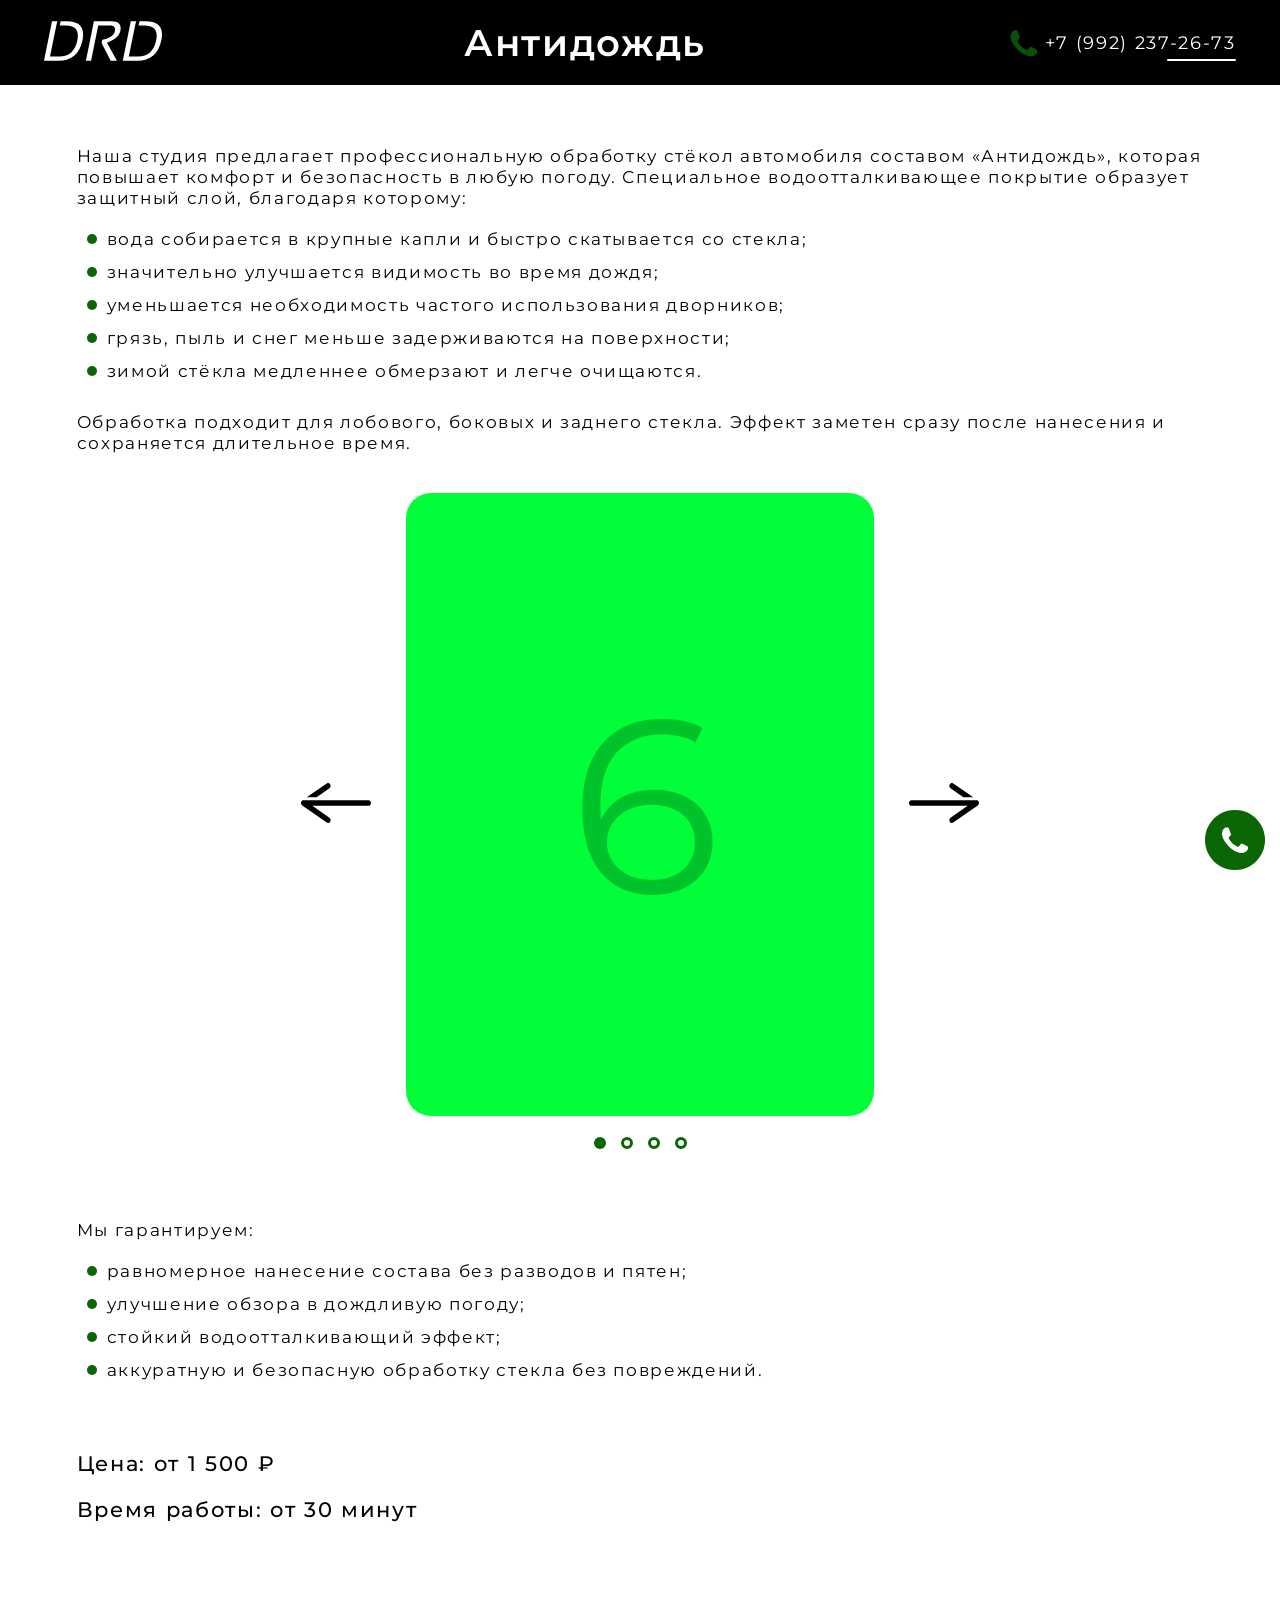
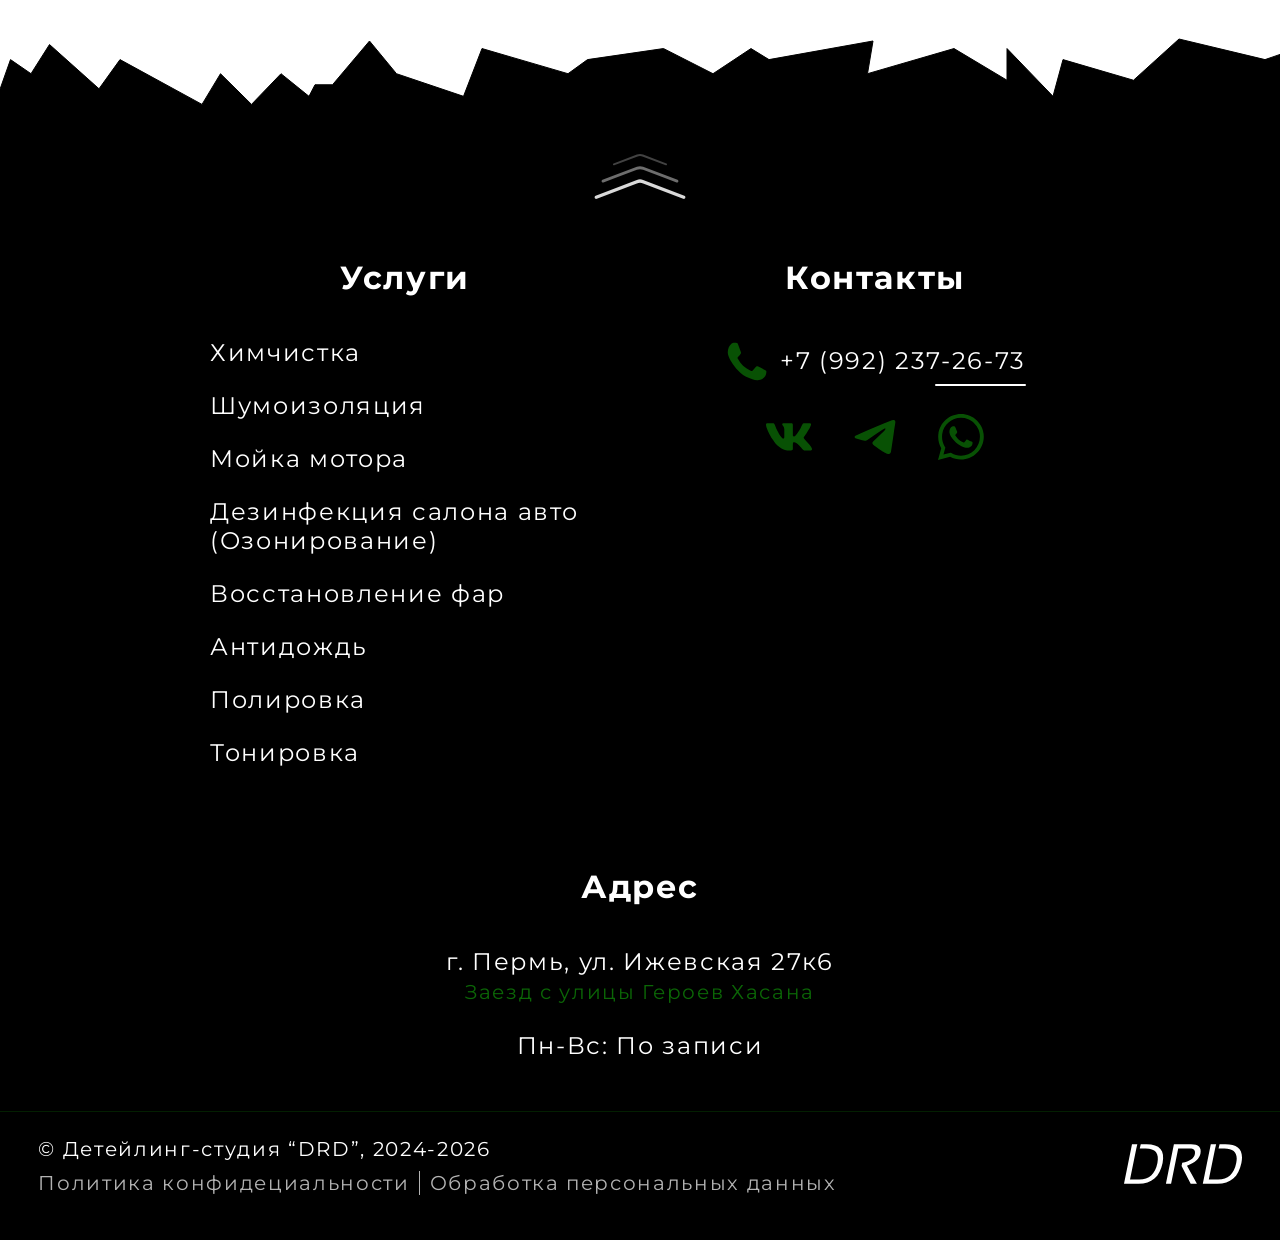
==== service-pages/antiRain.html @ 04ac18fa "Add files via upload" ====
<!DOCTYPE html>
<html lang="ru">
<head>
      <meta charset="UTF-8">
      <meta name="viewport" content="width=device-width, initial-scale=1.0">

      <link rel="shortcut icon" href="../media/favicon/favicon.svg" type="image/x-icon">
      <link rel="stylesheet" href="../styles/main-styles.css"> 

      <title>Детейлинг студия в Перми - химчистка, шумоизоляция, полировка | DRD</title>
</head>
<body data-js-body>

     <div class="web-block servise-id">

            <section class="welcome-block" data-js-welcome-block>
                  <header data-js-navigation-menu="header">
                        <div class="header-container">
                              <a href="../index.html" class="logo-block" data-js-logo-button>
                                    <svg width="132" height="44" viewBox="0 0 132 44" fill="none" xmlns="http://www.w3.org/2000/svg">
                                          <path d="M46.8909 44L55.8314 0H74.9004C83.4033 0 86.9357 3.51795 85.4977 10.5538C84.3515 16.2769 79.3394 20.7179 70.4614 23.8769L81.5902 44H74.5878L64.3968 24.2154L65.1471 20.4923C73.5458 19.159 78.2661 15.9282 79.3081 10.8C80.1209 6.73846 78.1515 4.70769 73.3999 4.70769H60.6456L52.6741 44H46.8909Z" fill="white"/>
                                          <path d="M17.1933 39.3846C28.1345 39.3846 34.866 33.1897 37.3877 20.8C39.5759 10.0103 35.1994 4.61538 24.2582 4.61538H19.0221H17.631H13.7859L6.72103 39.3846H17.1933ZM0 44L8.94053 0H14.9017L13.7859 4.61538H17.631L18.7418 0H25.196C39.9927 0 45.9843 6.93333 43.1709 20.8C40.024 36.2667 31.0522 44 16.2555 44H0Z" fill="white"/>
                                          <path d="M105.348 39.3846C116.289 39.3846 123.021 33.1897 125.543 20.8C127.731 10.0103 123.354 4.61538 112.413 4.61538H107.177H105.786H101.941L94.8759 39.3846H105.348ZM88.1549 44L97.0954 0H103.057L101.941 4.61538H105.786L106.897 0H113.351C128.148 0 134.139 6.93333 131.326 20.8C128.179 36.2667 119.207 44 104.41 44H88.1549Z" fill="white"/>
                                    </svg>
                              </a>

                              <h1>Антидождь</h1>
                              
                              <a href="tel:+79922372673" class="phone-number menu desktop">
                                    <svg width="36" height="36" viewBox="0 0 36 36" fill="none" xmlns="http://www.w3.org/2000/svg">
                                          <path d="M2.88036 11.2534C2.9422 8.28926 3.98108 6.08486 5.94754 4.32881C6.57829 3.75592 7.35745 3.50683 8.23555 3.63138C8.60658 3.68119 8.97761 3.71856 9.34864 3.69365C10.0412 3.65628 10.5112 3.99255 10.7462 4.60281C11.5748 6.76984 12.3787 8.93688 13.1826 11.1164C13.4547 11.8636 12.9847 12.449 12.589 12.9845C12.1314 13.6197 11.5748 14.1801 11.0306 14.7405C10.4741 15.3134 10.3999 15.6372 10.7833 16.3347C13.0218 20.4321 16.1632 23.583 20.43 25.5259C20.5785 25.5882 20.7269 25.6753 20.8753 25.7501C21.4442 26.0116 21.9513 25.9493 22.3841 25.4512C23.1757 24.5171 24.0414 23.6578 24.7711 22.6739C25.2534 22.0263 25.5873 21.9142 26.317 22.238C28.4937 23.1845 30.5344 24.3801 32.6122 25.5384C32.9956 25.7501 33.1316 26.0739 33.1192 26.5222C33.0079 30.1962 30.9178 32.1142 27.2446 32.9611C25.4637 33.3721 23.8188 32.9237 22.1862 32.3259C18.7604 31.0805 15.4583 29.6109 12.6879 27.1449C10.4865 25.1772 8.54474 22.9852 6.89985 20.5318C5.63835 18.6387 4.32738 16.783 3.59769 14.5786C3.17719 13.4079 2.868 12.2123 2.88036 11.2534Z"
                                                fill="var(--add-color)"/>
                                    </svg>
                                    <span>+7 (992) 237-26-73</span>
                              </a>
                  </header>
            </section>

            <main>
                  <a class="fixed-phone" href="tel:+79922372673" data-js-fixed-phone>
                        <svg width="80" height="80" viewBox="0 0 80 80" fill="none" xmlns="http://www.w3.org/2000/svg">
                              <g clip-path="url(#clip0_2217_14)">
                                    <path d="M80 40C80 17.9086 62.0914 0 40 0C17.9086 0 0 17.9086 0 40C0 62.0914 17.9086 80 40 80C62.0914 80 80 62.0914 80 40Z" fill="#0B6606"/>
                                    <path d="M78.4001 40C78.4001 18.7922 61.2078 1.59998 40.0001 1.59998C18.7924 1.59998 1.6001 18.7922 1.6001 40C1.6001 61.2077 18.7924 78.4 40.0001 78.4C61.2078 78.4 78.4001 61.2077 78.4001 40Z" stroke="#0B6606" stroke-opacity="0.6" stroke-width="2"/>
                                    <path d="M22.6076 32.1606C22.679 28.7355 23.8794 26.1881 26.1518 24.1589C26.8807 23.4969 27.2417 23.5443 28.7041 23.4249C29.5166 23.3587 29.6002 23.4249 30.082 23.4249C31.0628 23.5875 31.4254 23.7704 31.6969 24.4755C32.6545 26.9797 33.5834 29.4838 34.5124 32.0024C34.8268 32.8657 34.2836 33.5422 33.8263 34.1611C33.2975 34.895 32.6545 35.5427 32.0257 36.1902C31.3825 36.8523 31.2967 37.2264 31.7398 38.0323C34.3265 42.7672 37.9566 46.4083 42.8871 48.6533C43.0586 48.7253 43.2302 48.8261 43.4017 48.9123C44.0591 49.2145 44.645 49.1427 45.1452 48.567C46.0599 47.4877 47.0602 46.4945 47.9034 45.3576C48.4609 44.6093 48.8466 44.4798 49.6898 44.8539C52.2052 45.9477 54.5633 47.3293 56.9642 48.6677C57.4073 48.9123 57.5646 49.2865 57.5502 49.8046C57.4215 54.0502 55.0063 56.2664 50.7618 57.2451C48.7038 57.72 46.803 57.2019 44.9166 56.5112C40.9578 55.072 37.142 53.3737 33.9407 50.5241C31.3967 48.2504 29.153 45.7174 27.2522 42.8824C25.7945 40.6949 24.2796 38.5504 23.4364 36.0032C22.9505 34.6504 22.5932 33.2688 22.6076 32.1606Z" fill="white"/>
                              </g>
                              <defs>
                                    <clipPath id="clip0_2217_14">
                                          <rect width="80" height="80" fill="white"/>
                                    </clipPath>
                              </defs>
                        </svg>
                  </a>

                  <section class="info-servise-block">
                        <div class="info-servise-container">

                              <p>Наша студия предлагает профессиональную обработку стёкол автомобиля составом «Антидождь», которая повышает комфорт и безопасность в любую погоду. Специальное водоотталкивающее покрытие образует защитный слой, благодаря которому:</p>
                              <ul>
                                    <li>вода собирается в крупные капли и быстро скатывается со стекла;</li>
                                    <li>значительно улучшается видимость во время дождя;</li>
                                    <li>уменьшается необходимость частого использования дворников;</li>
                                    <li>грязь, пыль и снег меньше задерживаются на поверхности;</li>
                                    <li>зимой стёкла медленнее обмерзают и легче очищаются.</li>
                              </ul>
                              <p>Обработка подходит для лобового, боковых и заднего стекла. Эффект заметен сразу после нанесения и сохраняется длительное время.</p>

                              <div class="images-slide-block">
                                    <div class="images-slide-container">

                                          <div class="arrow" data-js-slide-arrow="left">
                                                <svg width="80" height="80" viewBox="0 0 80 80" fill="none" xmlns="http://www.w3.org/2000/svg">
                                                      <path d="M5.97675 42.2956C4.67442 41.148 4.67442 38.8529 5.97675 37.7053L6.62775 37.131L72.5581 37.131C73.9066 37.1311 74.9999 38.4156 75 40C75 41.5845 73.9067 42.8689 72.5581 42.869L16.3952 42.869L33.47 54.7234C34.004 55.0942 34.3945 55.694 34.5606 56.3961C34.9576 58.0754 33.9755 59.771 32.5002 59.9534L32.2554 59.9843C31.7345 60.0487 31.2098 59.9141 30.7587 59.6014L6.62775 42.869L5.97675 42.2956ZM12.8342 32.8274L19.0406 28.5239L30.7587 20.3986C31.2097 20.0859 31.7345 19.9513 32.2554 20.0157L32.5002 20.0466C33.9754 20.229 34.9575 21.9246 34.5606 23.6039C34.3946 24.306 34.0039 24.9058 33.47 25.2766L25.3487 30.9147L20.872 34.0228L20.527 34.2619L10.7651 34.2619L12.8342 32.8274Z" fill="black"/>
                                                </svg>
                                          </div>

                                          <div class="images-block">
                                                <div class="images-visible-block" data-js-images-block>
                                                      <div class="images-visible-container" data-js-images-container>
                                                            <img src="../media/images/servises/006anti-rain/photo61.png" alt="Motor washing image" loading="lazy">
                                                            <img src="../media/images/servises/006anti-rain/photo62.png" alt="Motor washing image" loading="lazy">
                                                            <img src="../media/images/servises/006anti-rain/photo63.png" alt="Motor washing image" loading="lazy">
                                                            <img src="../media/images/servises/006anti-rain/photo64.png" alt="Motor washing image" loading="lazy">
                                                      </div>
                                                </div>
                                          </div>

                                          <div class="arrow" data-js-slide-arrow="right" >
                                                <svg width="80" height="80" viewBox="0 0 80 80" fill="none" xmlns="http://www.w3.org/2000/svg">
                                                      <path d="M74.0233 42.2956C75.3256 41.148 75.3256 38.8529 74.0233 37.7053L73.3722 37.131L7.44187 37.131C6.09338 37.1311 5.00007 38.4156 5 40C5 41.5845 6.09333 42.8689 7.44187 42.869L63.6048 42.869L46.53 54.7234C45.996 55.0942 45.6055 55.694 45.4394 56.3961C45.0424 58.0754 46.0245 59.771 47.4998 59.9534L47.7446 59.9843C48.2655 60.0487 48.7902 59.9141 49.2413 59.6014L73.3722 42.869L74.0233 42.2956ZM67.1658 32.8274L60.9594 28.5238L49.2413 20.3986C48.7902 20.0859 48.2655 19.9513 47.7446 20.0157L47.4998 20.0465C46.0245 20.229 45.0425 21.9246 45.4394 23.6039C45.6054 24.306 45.9961 24.9058 46.53 25.2766L54.6513 30.9147L59.128 34.0228L59.473 34.2619L69.2349 34.2619L67.1658 32.8274Z" fill="black"/>
                                                </svg>
                                          </div>

                                    </div>
                                    <div class="image-index" >
                                          <span class="image-index-id active"></span>
                                          <span class="image-index-id"></span>
                                          <span class="image-index-id"></span>
                                          <span class="image-index-id"></span>
                                    </div>
                              </div>

                              <p>Мы гарантируем:</p>
                              <ul>
                                    <li>равномерное нанесение состава без разводов и пятен;</li>
                                    <li>улучшение обзора в дождливую погоду;</li>
                                    <li>стойкий водоотталкивающий эффект;</li>
                                    <li>аккуратную и безопасную обработку стекла без повреждений.</li>
                              </ul>

                              <div class="price-block">
                                    <p>Цена: от 1 500 ₽</p>
                                    <p>Время работы: от 30 минут</p>
                              </div>
                        </div>
                  </section>
            </main>

            <footer>
                  <div class="equipment-line top" data-js-equipment-line-top></div>
                  <div class="footer-block desktop">
                        <div class="footer-container">
                              <div class="button-scroll-top" data-js-scroll-button="top">
                                    <svg width="110" height="110" viewBox="0 0 110 110" fill="none" xmlns="http://www.w3.org/2000/svg">
                                          <path d="M107 78.282C107 79.592 105.686 80.4946 104.463 80.0243L58.5898 62.3807C56.2791 61.492 53.7209 61.492 51.4102 62.3807L5.53679 80.0243C4.31411 80.4946 3 79.592 3 78.282C3 77.5096 3.47569 76.817 4.19659 76.5398L51.4102 58.3807C53.7209 57.492 56.2791 57.492 58.5898 58.3807L105.803 76.5398C106.524 76.817 107 77.5097 107 78.282Z" fill="#D9D9D9"/>
                                          <path opacity="0.5" d="M99 59.743C99 60.8334 97.909 61.5867 96.8893 61.2005L58.5423 46.6751C56.2599 45.8106 53.7401 45.8106 51.4577 46.6751L13.1107 61.2005C12.091 61.5867 11 60.8334 11 59.7429C11 59.0951 11.4007 58.5149 12.0065 58.2854L51.4577 43.3418C53.7401 42.4772 56.2599 42.4772 58.5423 43.3418L97.9935 58.2854C98.5993 58.5149 99 59.0952 99 59.743Z" fill="#D9D9D9"/>
                                          <path opacity="0.3" d="M86 40.4224C86 41.1853 85.2375 41.713 84.5235 41.4443L58.5223 31.6589C56.2518 30.8044 53.7482 30.8044 51.4777 31.6589L25.4765 41.4443C24.7625 41.713 24 41.1853 24 40.4224C24 39.9677 24.2818 39.5606 24.7073 39.4005L51.4777 29.3256C53.7482 28.4711 56.2518 28.4711 58.5223 29.3256L85.2927 39.4005C85.7182 39.5606 86 39.9677 86 40.4224Z" fill="#D9D9D9"/>
                                    </svg>
                              </div>

                              <div class="footer-links-block">
                                    <div class="servises-footer block-in-footer">
                                          <h2>Услуги</h2>
                                          <ul>
                                                <li><a href="./service-pages/dryCleaning.html">Химчистка</a></li>
                                                <li><a href="./service-pages/noiseInsulation.html">Шумоизоляция</a></li>
                                                <li><a href="./service-pages/motorWashing.html">Мойка мотора</a></li>
                                                <li><a href="./service-pages/ozonation.html">Дезинфекция салона авто 
                                                      <br><span>(Озонирование)</span></a></li>
                                                <li><a href="./service-pages/headlightRestoration.html">Восстановление фар</a></li>
                                                <li><a href="./service-pages/antiRain.html">Антидождь</a></li>
                                                <li><a href="./service-pages/polishing.html">Полировка</a></li>
                                                <li><a href="./service-pages/tinting.html">Тонировка</a></li>

                                          </ul>
                                    </div>
                  
                                    <div class="contacts-footer block-in-footer">
                                          <h2>Контакты</h2>
                                          <div class="contacts-block center-block">
                                                            <div class="number-block center-block">
                                                                  <a class="phone-number" href="tel:+79922372673" class="center-block">
                                                                        <svg width="70" height="70" viewBox="0 0 70 70" fill="none" xmlns="http://www.w3.org/2000/svg">
                                                                              <path d="M5.73344 21.8086C5.85368 16.045 7.87373 11.7587 11.6974 8.34418C12.9238 7.23022 13.5312 7.30986 15.9921 7.10913C17.3593 6.99762 17.5 7.10913 18.3106 7.10913C19.9609 7.38257 20.5712 7.69033 21.0281 8.87694C22.6393 13.0906 24.2024 17.3043 25.7656 21.5422C26.2946 22.9952 25.3808 24.1334 24.6113 25.1747C23.7215 26.4097 22.6393 27.4995 21.5812 28.5892C20.499 29.7032 20.3547 30.3328 21.1002 31.6889C25.4529 39.6562 31.5612 45.7829 39.8578 49.5607C40.1464 49.6818 40.435 49.8513 40.7235 49.9966C41.8298 50.5052 42.8157 50.3841 43.6574 49.4154C45.1965 47.5992 46.8799 45.9282 48.2987 44.0151C49.2366 42.7559 49.8859 42.5379 51.3048 43.1676C55.5372 45.008 59.5052 47.3328 63.5453 49.5849C64.2908 49.9966 64.5553 50.6263 64.5313 51.498C64.3148 58.6419 60.2507 62.3713 53.1084 64.018C49.6454 64.8172 46.447 63.9454 43.2727 62.783C36.6113 60.3613 30.1904 57.5038 24.8037 52.7089C20.5231 48.8827 16.7475 44.6206 13.5491 39.8499C11.0962 36.169 8.54708 32.5607 7.12823 28.2744C6.3106 25.998 5.70939 23.6732 5.73344 21.8086Z" fill="#0B6606"/>
                                                                        </svg>
                        
                                                                        +7 (992) 237-26-73
                                                                  </a>
                                                            </div>
                  
                                                            <ul class="contacts-svg-list center-block">
                                                                  <li>
                                                                        <a href="https://vk.com/drddetailing?from=groups"> <!-- VK -->
                                                                              <svg width="70" height="70" viewBox="0 0 70 70" fill="none" xmlns="http://www.w3.org/2000/svg">
                                                                                    <path d="M68.4134 16.8696C67.6811 19.2093 66.61 21.4291 65.2342 23.4583L65.2896 23.3708C63.983 25.5486 62.4225 28.0647 60.6084 30.9191C59.0528 33.1728 58.2293 34.3394 58.138 34.4191C57.7222 34.9397 57.4533 35.5621 57.3592 36.2216L57.3563 36.2421C57.4306 36.8363 57.7065 37.3871 58.138 37.8025L59.3046 39.1033C65.5463 45.518 69.057 49.9397 69.8367 52.3683C69.9846 52.7672 70.0321 53.1964 69.9752 53.618C69.9182 54.0397 69.7585 54.4408 69.51 54.7862L69.5159 54.7775C69.2223 55.0803 68.8643 55.3134 68.4685 55.4593C68.0727 55.6052 67.6492 55.6602 67.2292 55.6204H67.2409H59.5525C58.5696 55.6204 57.6655 55.2762 56.9567 54.7046L56.9655 54.7104C55.9535 53.8807 55.0246 52.9547 54.1917 51.9454L54.1655 51.9104C52.8218 50.3918 51.6299 49.1133 50.5896 48.075C47.1246 44.7811 44.5677 43.1341 42.9188 43.1341C42.3866 43.0865 41.8544 43.2257 41.4138 43.5279L41.4225 43.5221C41.2332 43.7594 41.0942 44.0329 41.014 44.3257C40.9338 44.6186 40.914 44.9247 40.9559 45.2254V45.2137C40.8425 46.5746 40.8055 47.9408 40.845 49.3058V49.2562V52.6366C40.9279 53.0404 40.8994 53.4591 40.7628 53.848C40.6261 54.2369 40.3864 54.5813 40.0692 54.8446L40.0663 54.8475C38.5893 55.5148 36.9632 55.7833 35.35 55.6262L35.388 55.6291C30.9727 55.5534 26.6617 54.2747 22.9192 51.9308L23.0213 51.9891C18.7058 49.3874 15.0068 45.8795 12.18 41.7079L12.1013 41.5854C9.3574 37.9264 6.94547 34.0298 4.89421 29.9421L4.69004 29.4929C3.32317 26.8458 2.12211 24.1164 1.09379 21.3204L0.918789 20.7808C0.442017 19.3293 0.138522 17.8265 0.0146224 16.3037L0.00878906 16.2308C0.00878906 14.7569 0.876011 14.02 2.61046 14.02H10.2813C11.0568 13.9592 11.8266 14.1936 12.4367 14.6762L12.4309 14.6704C13.0142 15.3091 13.4459 16.0937 13.6588 16.9687L13.6675 17.0037C14.9348 20.633 16.4824 24.1582 18.2963 27.5475L18.1009 27.1479C19.4119 29.8109 20.9985 32.3291 22.8346 34.6612L22.7675 34.5708C24.3231 36.4803 25.5364 37.435 26.4075 37.435L26.5009 37.4379C26.706 37.4382 26.9075 37.3844 27.0852 37.282C27.2629 37.1796 27.4104 37.0322 27.513 36.8546L27.5159 36.8487C27.7951 36.1177 27.9058 35.3331 27.8396 34.5533V34.5708V23.2571C27.7851 21.9743 27.4674 20.7165 26.9063 19.5616L26.9296 19.6171C26.5894 18.8831 26.1476 18.2008 25.6171 17.59L25.6259 17.6016C25.1368 17.1134 24.8186 16.4801 24.7188 15.7962L24.7159 15.7787C24.7159 15.2829 24.9434 14.8366 25.2992 14.545L25.3021 14.5421C25.6683 14.2067 26.1472 14.0214 26.6438 14.0229H38.7596C39.0637 13.9874 39.3719 14.028 39.6565 14.141C39.9411 14.254 40.1931 14.4359 40.39 14.6704L40.393 14.6733C40.7613 15.354 40.9225 16.1276 40.8567 16.8987V16.8841V31.9721C40.8102 32.5671 40.9488 33.1621 41.2534 33.6754L41.2475 33.6637C41.3544 33.8234 41.4988 33.9542 41.6682 34.0448C41.8376 34.1353 42.0267 34.1828 42.2188 34.1829H42.2217C42.7136 34.1509 43.188 33.9878 43.5955 33.7104L43.5867 33.7162C44.38 33.1708 45.0625 32.5496 45.6546 31.8466L45.6663 31.8321C47.4682 29.7932 49.0837 27.5969 50.4934 25.2696L50.6071 25.0654C51.6105 23.4029 52.6955 21.3554 53.6784 19.2525L53.8592 18.8237L55.16 16.2221C55.3891 15.5494 55.8309 14.9695 56.4186 14.5701C57.0064 14.1708 57.7082 13.9736 58.418 14.0083H58.4092H66.083C68.1557 14.0083 68.9335 14.9621 68.4163 16.8696H68.4134Z" fill="#0B6606"/>
                                                                              </svg>
                                                                        </a>
                                                                  </li>
                                                                  <li>
                                                                        <a href="https://t.me/chr_ruslan"> <!-- TG -->
                                                                              <svg width="70" height="70" viewBox="0 0 70 70" fill="none" xmlns="http://www.w3.org/2000/svg">
                                                                                    <path d="M60.7142 9.45907C60.7142 9.45907 66.4497 7.20822 65.9717 12.6746C65.8124 14.9255 64.3786 22.8035 63.2633 31.3246L59.4397 56.5664C59.4397 56.5664 59.1211 60.2642 56.2533 60.9074C53.3855 61.5504 49.0841 58.6566 48.2874 58.0134C47.6501 57.5311 36.3386 50.2961 32.3556 46.7591C31.2403 45.7944 29.9658 43.8651 32.5149 41.6142L49.2433 25.5367C51.1552 23.6074 53.067 19.1057 45.101 24.5721L22.7965 39.8458C22.7965 39.8458 20.2474 41.4535 15.4679 40.0065L5.11219 36.791C5.11219 36.791 1.28855 34.3794 7.82061 31.9676C23.7525 24.4112 43.3486 16.6939 60.7142 9.45907Z" fill="#0B6606"/>
                                                                              </svg>
                                                                        </a>
                                                                  </li>
                                                                  <li>
                                                                        <a href="https://wa.me/79922372673"> <!-- WhatsApp -->
                                                                              <svg width="70" height="70" viewBox="0 0 70 70" fill="none" xmlns="http://www.w3.org/2000/svg">
                                                                                    <g clip-path="url(#clip0_2037_1001)">
                                                                                          <mask id="mask0_2037_1001" style="mask-type:luminance" maskUnits="userSpaceOnUse" x="0" y="0" width="70" height="70">
                                                                                                <path d="M0 0H70V70H0V0Z" fill="white"/>
                                                                                          </mask>
                                                                                          <g mask="url(#mask0_2037_1001)">
                                                                                                <path fill-rule="evenodd" clip-rule="evenodd" d="M50.7937 41.9476C49.9246 41.513 45.6633 39.4189 44.87 39.1272C44.0767 38.8384 43.4992 38.6955 42.9187 39.5647C42.3412 40.4309 40.6817 42.3822 40.1771 42.9597C39.6696 43.5401 39.165 43.6101 38.2987 43.1784C37.4325 42.7409 34.6383 41.828 31.3279 38.8764C28.7525 36.578 27.0112 33.7401 26.5067 32.8709C26.0021 32.0047 26.4512 31.5351 26.8858 31.1034C27.2767 30.7155 27.7521 30.0914 28.1867 29.5868C28.6212 29.0793 28.7642 28.7176 29.0529 28.1372C29.3446 27.5597 29.1987 27.0551 28.98 26.6205C28.7642 26.1859 27.0317 21.9189 26.3083 20.1834C25.6054 18.4947 24.8908 18.7251 24.36 18.6959C23.8525 18.6726 23.275 18.6668 22.6975 18.6668C22.12 18.6668 21.1808 18.8826 20.3875 19.7518C19.5912 20.618 17.3542 22.7151 17.3542 26.9822C17.3542 31.2464 20.4575 35.3676 20.8921 35.948C21.3267 36.5255 27.0025 45.2814 35.6971 49.0351C37.7679 49.9276 39.3808 50.4614 40.6379 50.858C42.7146 51.5201 44.6046 51.4268 46.0979 51.2022C47.7604 50.9543 51.2254 49.1051 51.9487 47.0809C52.6692 45.0568 52.6692 43.3214 52.4533 42.9597C52.2375 42.598 51.66 42.3822 50.7908 41.9476M34.9767 63.5397H34.965C29.8008 63.5406 24.7315 62.1524 20.2883 59.5205L19.2383 58.8964L8.32417 61.7605L11.2379 51.1205L10.5525 50.0297C7.6654 45.434 6.13753 40.1153 6.14542 34.688C6.15125 18.7922 19.0837 5.8597 34.9883 5.8597C38.7762 5.8498 42.5283 6.59212 46.0271 8.04358C49.5258 9.49505 52.7015 11.6268 55.37 14.3151C58.0541 16.9881 60.1816 20.1668 61.6294 23.6672C63.0772 27.1677 63.8167 30.9204 63.805 34.7084C63.7992 50.6043 50.8667 63.5397 34.9767 63.5397ZM59.5117 10.1734C56.2984 6.93899 52.4752 4.37431 48.2637 2.62801C44.0521 0.881705 39.5359 -0.0115104 34.9767 0.000111978C15.8608 0.000111978 0.2975 15.5605 0.291667 34.6851C0.282809 40.7715 1.87943 46.7525 4.92042 52.0247L0 70.0001L18.3867 65.1759C23.473 67.9471 29.1728 69.3992 34.965 69.3993H34.9796C54.0954 69.3993 69.6587 53.8389 69.6646 34.7114C69.6787 30.1534 68.7889 25.6379 67.0467 21.426C65.3044 17.2142 62.7444 13.3896 59.5146 10.1734" fill="#0B6606"/>
                                                                                          </g>
                                                                                    </g>
                                                                                    <defs>
                                                                                          <clipPath id="clip0_2037_1001">
                                                                                                <rect width="70" height="70" fill="white"/>
                                                                                          </clipPath>
                                                                                    </defs>
                                                                              </svg>
                  
                                                                        </a>
                                                                  </li>
                                                            </ul>
                  
                                                      </div>
                                    </div>
                  
                                    <div class="address-footer block-in-footer">
                                          <h2>Адрес</h2>
                                          <p>г. Пермь, ул. Ижевская 27к6
                                                <br><span>Заезд с улицы Героев Хасана</span></p>
                                          <p>Пн-Вс: По записи</p>
                                    </div>
                              </div>
                        </div>
                        <div class="footer-info">
                              <div class="text-info">
                                    <p>© Детейлинг-студия “DRD”, 2024-2026</p>
                                    <span>
                                          <a href="/">Политика конфидециальности</a>
                                          <a href="/">Обработка персональных данных</a>
                                    </span>
                              </div>
                              <a href="/" class="logo-block">
                                    <svg width="132" height="44" viewBox="0 0 132 44" fill="none" xmlns="http://www.w3.org/2000/svg">
                                          <path d="M46.8909 44L55.8314 0H74.9004C83.4033 0 86.9357 3.51795 85.4977 10.5538C84.3515 16.2769 79.3394 20.7179 70.4614 23.8769L81.5902 44H74.5878L64.3968 24.2154L65.1471 20.4923C73.5458 19.159 78.2661 15.9282 79.3081 10.8C80.1209 6.73846 78.1515 4.70769 73.3999 4.70769H60.6456L52.6741 44H46.8909Z" fill="white"/>
                                          <path d="M17.1933 39.3846C28.1345 39.3846 34.866 33.1897 37.3877 20.8C39.5759 10.0103 35.1994 4.61538 24.2582 4.61538H19.0221H17.631H13.7859L6.72103 39.3846H17.1933ZM0 44L8.94053 0H14.9017L13.7859 4.61538H17.631L18.7418 0H25.196C39.9927 0 45.9843 6.93333 43.1709 20.8C40.024 36.2667 31.0522 44 16.2555 44H0Z" fill="white"/>
                                          <path d="M105.348 39.3846C116.289 39.3846 123.021 33.1897 125.543 20.8C127.731 10.0103 123.354 4.61538 112.413 4.61538H107.177H105.786H101.941L94.8759 39.3846H105.348ZM88.1549 44L97.0954 0H103.057L101.941 4.61538H105.786L106.897 0H113.351C128.148 0 134.139 6.93333 131.326 20.8C128.179 36.2667 119.207 44 104.41 44H88.1549Z" fill="white"/>
                                    </svg>
                              </a>
                        </div>

                  </div>






                  <div class="footer-block mobile">
                        <div class="button-scroll-top" data-js-scroll-button="top">
                              <svg width="110" height="110" viewBox="0 0 110 110" fill="none" xmlns="http://www.w3.org/2000/svg">
                                    <path d="M107 78.282C107 79.592 105.686 80.4946 104.463 80.0243L58.5898 62.3807C56.2791 61.492 53.7209 61.492 51.4102 62.3807L5.53679 80.0243C4.31411 80.4946 3 79.592 3 78.282C3 77.5096 3.47569 76.817 4.19659 76.5398L51.4102 58.3807C53.7209 57.492 56.2791 57.492 58.5898 58.3807L105.803 76.5398C106.524 76.817 107 77.5097 107 78.282Z" fill="#D9D9D9"/>
                                    <path opacity="0.5" d="M99 59.743C99 60.8334 97.909 61.5867 96.8893 61.2005L58.5423 46.6751C56.2599 45.8106 53.7401 45.8106 51.4577 46.6751L13.1107 61.2005C12.091 61.5867 11 60.8334 11 59.7429C11 59.0951 11.4007 58.5149 12.0065 58.2854L51.4577 43.3418C53.7401 42.4772 56.2599 42.4772 58.5423 43.3418L97.9935 58.2854C98.5993 58.5149 99 59.0952 99 59.743Z" fill="#D9D9D9"/>
                                    <path opacity="0.3" d="M86 40.4224C86 41.1853 85.2375 41.713 84.5235 41.4443L58.5223 31.6589C56.2518 30.8044 53.7482 30.8044 51.4777 31.6589L25.4765 41.4443C24.7625 41.713 24 41.1853 24 40.4224C24 39.9677 24.2818 39.5606 24.7073 39.4005L51.4777 29.3256C53.7482 28.4711 56.2518 28.4711 58.5223 29.3256L85.2927 39.4005C85.7182 39.5606 86 39.9677 86 40.4224Z" fill="#D9D9D9"/>
                              </svg>
                        </div>

                        <div class="conatcts-footer block-in-footer">

                              <div class="address-footer block-in-footer">
                                    <p>г. Пермь, ул. Ижевская 27к6</p>
                              </div>

                              <div class="contacts-block center-block">
                                    <div class="number-block center-block">
                                          <a class="phone-number" href="tel:+79922372673" class="center-block">+7 (992) 237-26-73</a>
                                    </div>
      
                                    <ul class="center-block">
                                                            <li>
                                                                  <a href="https://vk.com/drddetailing?from=groups"> <!-- VK -->
                                                                        <svg width="70" height="70" viewBox="0 0 70 70" fill="none" xmlns="http://www.w3.org/2000/svg">
                                                                              <path d="M68.4134 16.8696C67.6811 19.2093 66.61 21.4291 65.2342 23.4583L65.2896 23.3708C63.983 25.5486 62.4225 28.0647 60.6084 30.9191C59.0528 33.1728 58.2293 34.3394 58.138 34.4191C57.7222 34.9397 57.4533 35.5621 57.3592 36.2216L57.3563 36.2421C57.4306 36.8363 57.7065 37.3871 58.138 37.8025L59.3046 39.1033C65.5463 45.518 69.057 49.9397 69.8367 52.3683C69.9846 52.7672 70.0321 53.1964 69.9752 53.618C69.9182 54.0397 69.7585 54.4408 69.51 54.7862L69.5159 54.7775C69.2223 55.0803 68.8643 55.3134 68.4685 55.4593C68.0727 55.6052 67.6492 55.6602 67.2292 55.6204H67.2409H59.5525C58.5696 55.6204 57.6655 55.2762 56.9567 54.7046L56.9655 54.7104C55.9535 53.8807 55.0246 52.9547 54.1917 51.9454L54.1655 51.9104C52.8218 50.3918 51.6299 49.1133 50.5896 48.075C47.1246 44.7811 44.5677 43.1341 42.9188 43.1341C42.3866 43.0865 41.8544 43.2257 41.4138 43.5279L41.4225 43.5221C41.2332 43.7594 41.0942 44.0329 41.014 44.3257C40.9338 44.6186 40.914 44.9247 40.9559 45.2254V45.2137C40.8425 46.5746 40.8055 47.9408 40.845 49.3058V49.2562V52.6366C40.9279 53.0404 40.8994 53.4591 40.7628 53.848C40.6261 54.2369 40.3864 54.5813 40.0692 54.8446L40.0663 54.8475C38.5893 55.5148 36.9632 55.7833 35.35 55.6262L35.388 55.6291C30.9727 55.5534 26.6617 54.2747 22.9192 51.9308L23.0213 51.9891C18.7058 49.3874 15.0068 45.8795 12.18 41.7079L12.1013 41.5854C9.3574 37.9264 6.94547 34.0298 4.89421 29.9421L4.69004 29.4929C3.32317 26.8458 2.12211 24.1164 1.09379 21.3204L0.918789 20.7808C0.442017 19.3293 0.138522 17.8265 0.0146224 16.3037L0.00878906 16.2308C0.00878906 14.7569 0.876011 14.02 2.61046 14.02H10.2813C11.0568 13.9592 11.8266 14.1936 12.4367 14.6762L12.4309 14.6704C13.0142 15.3091 13.4459 16.0937 13.6588 16.9687L13.6675 17.0037C14.9348 20.633 16.4824 24.1582 18.2963 27.5475L18.1009 27.1479C19.4119 29.8109 20.9985 32.3291 22.8346 34.6612L22.7675 34.5708C24.3231 36.4803 25.5364 37.435 26.4075 37.435L26.5009 37.4379C26.706 37.4382 26.9075 37.3844 27.0852 37.282C27.2629 37.1796 27.4104 37.0322 27.513 36.8546L27.5159 36.8487C27.7951 36.1177 27.9058 35.3331 27.8396 34.5533V34.5708V23.2571C27.7851 21.9743 27.4674 20.7165 26.9063 19.5616L26.9296 19.6171C26.5894 18.8831 26.1476 18.2008 25.6171 17.59L25.6259 17.6016C25.1368 17.1134 24.8186 16.4801 24.7188 15.7962L24.7159 15.7787C24.7159 15.2829 24.9434 14.8366 25.2992 14.545L25.3021 14.5421C25.6683 14.2067 26.1472 14.0214 26.6438 14.0229H38.7596C39.0637 13.9874 39.3719 14.028 39.6565 14.141C39.9411 14.254 40.1931 14.4359 40.39 14.6704L40.393 14.6733C40.7613 15.354 40.9225 16.1276 40.8567 16.8987V16.8841V31.9721C40.8102 32.5671 40.9488 33.1621 41.2534 33.6754L41.2475 33.6637C41.3544 33.8234 41.4988 33.9542 41.6682 34.0448C41.8376 34.1353 42.0267 34.1828 42.2188 34.1829H42.2217C42.7136 34.1509 43.188 33.9878 43.5955 33.7104L43.5867 33.7162C44.38 33.1708 45.0625 32.5496 45.6546 31.8466L45.6663 31.8321C47.4682 29.7932 49.0837 27.5969 50.4934 25.2696L50.6071 25.0654C51.6105 23.4029 52.6955 21.3554 53.6784 19.2525L53.8592 18.8237L55.16 16.2221C55.3891 15.5494 55.8309 14.9695 56.4186 14.5701C57.0064 14.1708 57.7082 13.9736 58.418 14.0083H58.4092H66.083C68.1557 14.0083 68.9335 14.9621 68.4163 16.8696H68.4134Z" fill="#0B6606"/>
                                                                        </svg>
                                                                  </a>
                                                            </li>
                                                            <li>
                                                                  <a href="https://t.me/chr_ruslan"> <!-- TG -->
                                                                        <svg width="70" height="70" viewBox="0 0 70 70" fill="none" xmlns="http://www.w3.org/2000/svg">
                                                                              <path d="M60.7142 9.45907C60.7142 9.45907 66.4497 7.20822 65.9717 12.6746C65.8124 14.9255 64.3786 22.8035 63.2633 31.3246L59.4397 56.5664C59.4397 56.5664 59.1211 60.2642 56.2533 60.9074C53.3855 61.5504 49.0841 58.6566 48.2874 58.0134C47.6501 57.5311 36.3386 50.2961 32.3556 46.7591C31.2403 45.7944 29.9658 43.8651 32.5149 41.6142L49.2433 25.5367C51.1552 23.6074 53.067 19.1057 45.101 24.5721L22.7965 39.8458C22.7965 39.8458 20.2474 41.4535 15.4679 40.0065L5.11219 36.791C5.11219 36.791 1.28855 34.3794 7.82061 31.9676C23.7525 24.4112 43.3486 16.6939 60.7142 9.45907Z" fill="#0B6606"/>
                                                                        </svg>
                                                                  </a>
                                                            </li>
                                                            <li>
                                                                  <a href="https://wa.me/79922372673"> <!-- WhatsApp -->
                                                                        <svg width="70" height="70" viewBox="0 0 70 70" fill="none" xmlns="http://www.w3.org/2000/svg">
                                                                              <g clip-path="url(#clip0_2037_1001)">
                                                                                    <mask id="mask0_2037_1001" style="mask-type:luminance" maskUnits="userSpaceOnUse" x="0" y="0" width="70" height="70">
                                                                                          <path d="M0 0H70V70H0V0Z" fill="white"/>
                                                                                    </mask>
                                                                                    <g mask="url(#mask0_2037_1001)">
                                                                                          <path fill-rule="evenodd" clip-rule="evenodd" d="M50.7937 41.9476C49.9246 41.513 45.6633 39.4189 44.87 39.1272C44.0767 38.8384 43.4992 38.6955 42.9187 39.5647C42.3412 40.4309 40.6817 42.3822 40.1771 42.9597C39.6696 43.5401 39.165 43.6101 38.2987 43.1784C37.4325 42.7409 34.6383 41.828 31.3279 38.8764C28.7525 36.578 27.0112 33.7401 26.5067 32.8709C26.0021 32.0047 26.4512 31.5351 26.8858 31.1034C27.2767 30.7155 27.7521 30.0914 28.1867 29.5868C28.6212 29.0793 28.7642 28.7176 29.0529 28.1372C29.3446 27.5597 29.1987 27.0551 28.98 26.6205C28.7642 26.1859 27.0317 21.9189 26.3083 20.1834C25.6054 18.4947 24.8908 18.7251 24.36 18.6959C23.8525 18.6726 23.275 18.6668 22.6975 18.6668C22.12 18.6668 21.1808 18.8826 20.3875 19.7518C19.5912 20.618 17.3542 22.7151 17.3542 26.9822C17.3542 31.2464 20.4575 35.3676 20.8921 35.948C21.3267 36.5255 27.0025 45.2814 35.6971 49.0351C37.7679 49.9276 39.3808 50.4614 40.6379 50.858C42.7146 51.5201 44.6046 51.4268 46.0979 51.2022C47.7604 50.9543 51.2254 49.1051 51.9487 47.0809C52.6692 45.0568 52.6692 43.3214 52.4533 42.9597C52.2375 42.598 51.66 42.3822 50.7908 41.9476M34.9767 63.5397H34.965C29.8008 63.5406 24.7315 62.1524 20.2883 59.5205L19.2383 58.8964L8.32417 61.7605L11.2379 51.1205L10.5525 50.0297C7.6654 45.434 6.13753 40.1153 6.14542 34.688C6.15125 18.7922 19.0837 5.8597 34.9883 5.8597C38.7762 5.8498 42.5283 6.59212 46.0271 8.04358C49.5258 9.49505 52.7015 11.6268 55.37 14.3151C58.0541 16.9881 60.1816 20.1668 61.6294 23.6672C63.0772 27.1677 63.8167 30.9204 63.805 34.7084C63.7992 50.6043 50.8667 63.5397 34.9767 63.5397ZM59.5117 10.1734C56.2984 6.93899 52.4752 4.37431 48.2637 2.62801C44.0521 0.881705 39.5359 -0.0115104 34.9767 0.000111978C15.8608 0.000111978 0.2975 15.5605 0.291667 34.6851C0.282809 40.7715 1.87943 46.7525 4.92042 52.0247L0 70.0001L18.3867 65.1759C23.473 67.9471 29.1728 69.3992 34.965 69.3993H34.9796C54.0954 69.3993 69.6587 53.8389 69.6646 34.7114C69.6787 30.1534 68.7889 25.6379 67.0467 21.426C65.3044 17.2142 62.7444 13.3896 59.5146 10.1734" fill="#0B6606"/>
                                                                                    </g>
                                                                              </g>
                                                                              <defs>
                                                                                    <clipPath id="clip0_2037_1001">
                                                                                          <rect width="70" height="70" fill="white"/>
                                                                                    </clipPath>
                                                                              </defs>
                                                                        </svg>
            
                                                                  </a>
                                                            </li>
                                    </ul>
      
                              </div>
                        </div>
                  
                        <div class="footer-info">
                              <div class="text-info">
                                    <p>© Детейлинг-студия “DRD”, 2024-2026</p>
                                    <span>
                                          <a href="/">Политика конфидециальности</a>
                                          <a href="/">Обработка персональных данных</a>
                                    </span>
                              </div>
                        </div>

                         <a href="/" class="logo-block">
                              <svg width="132" height="44" viewBox="0 0 132 44" fill="none" xmlns="http://www.w3.org/2000/svg">
                                    <path d="M46.8909 44L55.8314 0H74.9004C83.4033 0 86.9357 3.51795 85.4977 10.5538C84.3515 16.2769 79.3394 20.7179 70.4614 23.8769L81.5902 44H74.5878L64.3968 24.2154L65.1471 20.4923C73.5458 19.159 78.2661 15.9282 79.3081 10.8C80.1209 6.73846 78.1515 4.70769 73.3999 4.70769H60.6456L52.6741 44H46.8909Z" fill="white"/>
                                    <path d="M17.1933 39.3846C28.1345 39.3846 34.866 33.1897 37.3877 20.8C39.5759 10.0103 35.1994 4.61538 24.2582 4.61538H19.0221H17.631H13.7859L6.72103 39.3846H17.1933ZM0 44L8.94053 0H14.9017L13.7859 4.61538H17.631L18.7418 0H25.196C39.9927 0 45.9843 6.93333 43.1709 20.8C40.024 36.2667 31.0522 44 16.2555 44H0Z" fill="white"/>
                                    <path d="M105.348 39.3846C116.289 39.3846 123.021 33.1897 125.543 20.8C127.731 10.0103 123.354 4.61538 112.413 4.61538H107.177H105.786H101.941L94.8759 39.3846H105.348ZM88.1549 44L97.0954 0H103.057L101.941 4.61538H105.786L106.897 0H113.351C128.148 0 134.139 6.93333 131.326 20.8C128.179 36.2667 119.207 44 104.41 44H88.1549Z" fill="white"/>
                              </svg>
                        </a>
                  </div>

            </footer>
     </div>

     <script src="../scripts/burgerMenu.js"></script>
     <script src="../scripts/scrollButtons.js"></script>
     <script src="../scripts/openPage.js"></script> 
     <script src="../scripts/slider.js"></script>
      <script src="../scripts/fixed-phone-button.js"></script>

</body>
</html>
---- styles/main-styles.css ----
@import url('./null-styles.css');
@import url('./root-styles.css');


/* header */
@import url('./blocks/head/header-styles.css');
@import url('./blocks/head/header-servise-style.css');

/* head */
@import url('./blocks/head/head-styles.css');

/* about us */
@import url('./blocks/main/aboutUs/aboutUs-styles.css');

/* servises */
@import url('./blocks/main/servises/services-styles.css');
@import url('./blocks/main/servises/info-servise-styles.css');

/* equipment */
@import url('./blocks/main/equipment-styles.css');

/* reviews */
@import url('./blocks/main/reviews/reviews-styles.css');

/* contacts-and-form */
@import url('./blocks/main/contacts/contacts-styles.css');

/* map */
@import url('./map-styles.css');

/* footer */
@import url('./blocks/footer/footer-styles.css');




/* all */
@import url('./blocks/burger-button-styles.css');






body.active {
      height: 100vh;
      overflow: hidden;
}

.web-block {
      display: flex;
      flex-direction: column;
      justify-content: center;
      align-items: center;
      width: 100vw;
}

.contacts-svg-list li a svg {
      opacity: 0.8;
      transition: 0.22s;
}

@media (hover: hover) {
      .contacts-svg-list:hover li a svg {
            opacity: 1;
      }
}

@media (hover: none) {
      .contacts-svg-list:active li a svg {
            opacity: 1;
      }
}
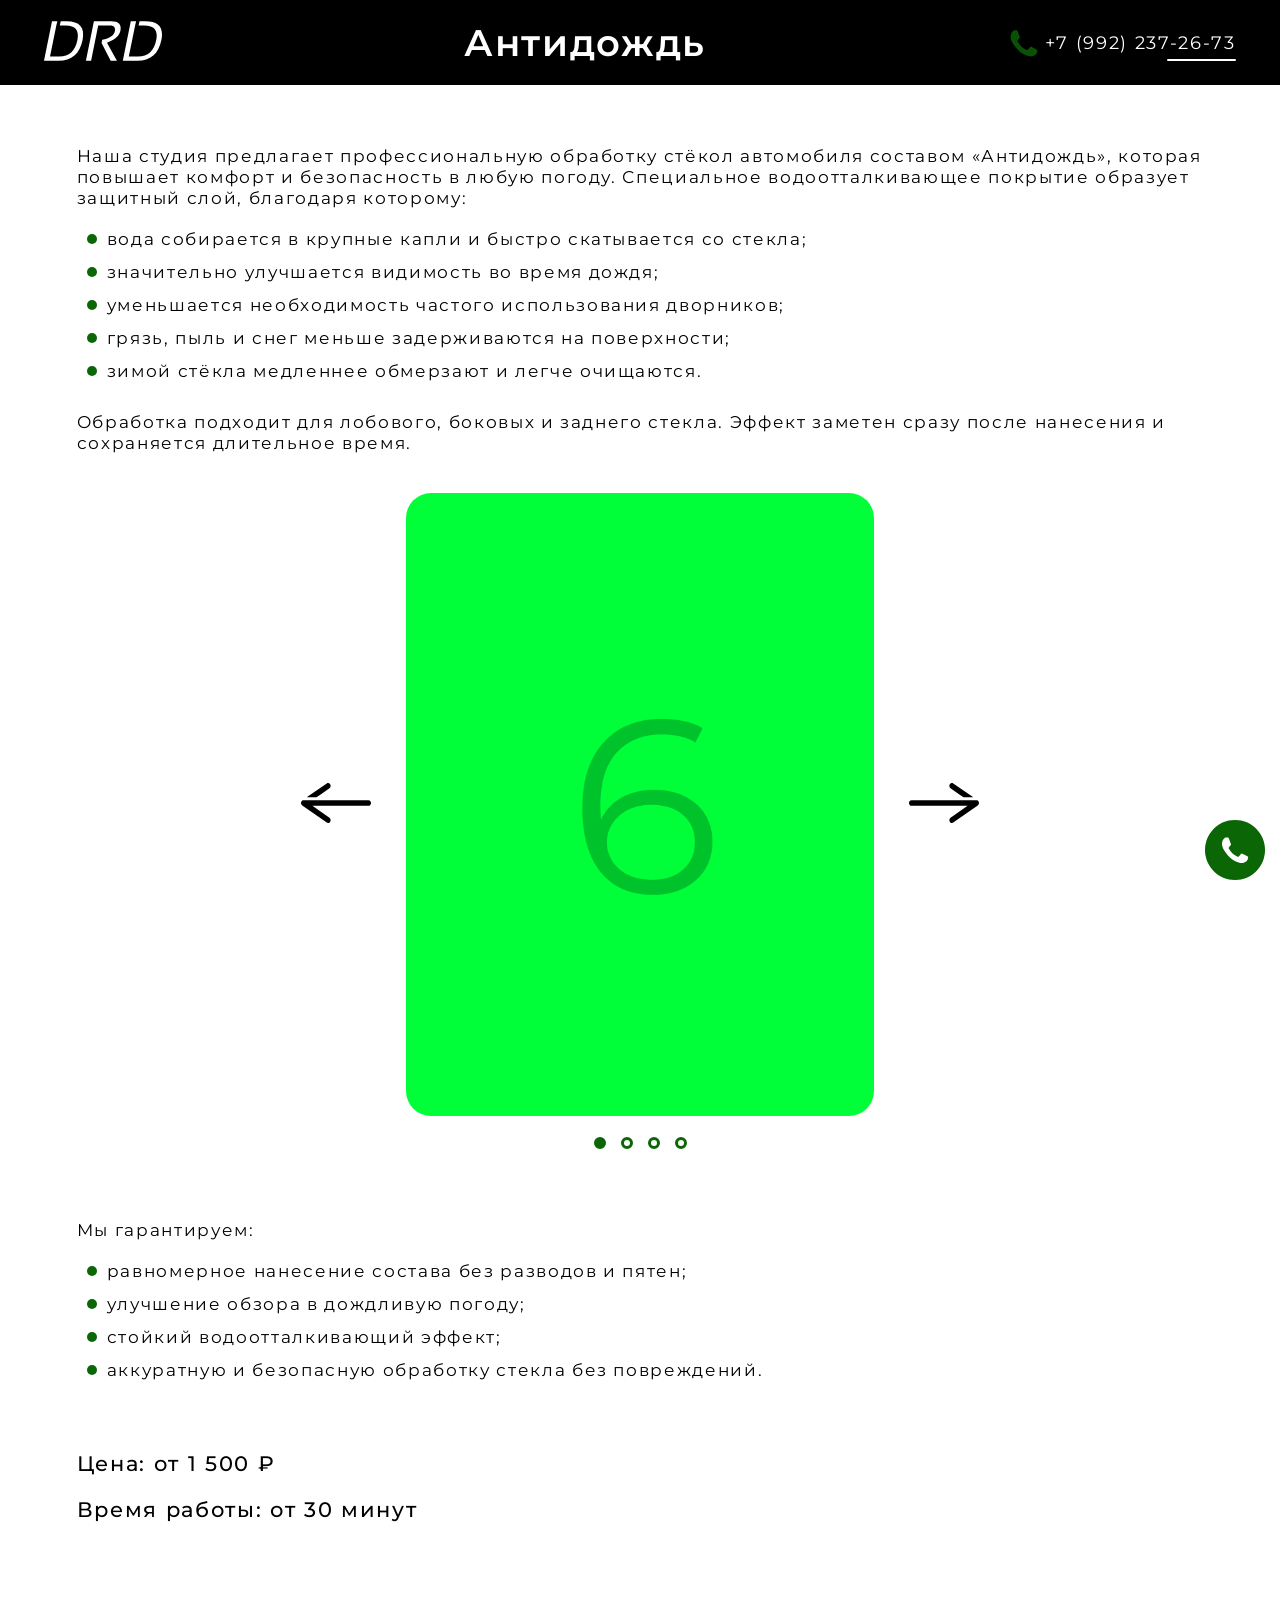
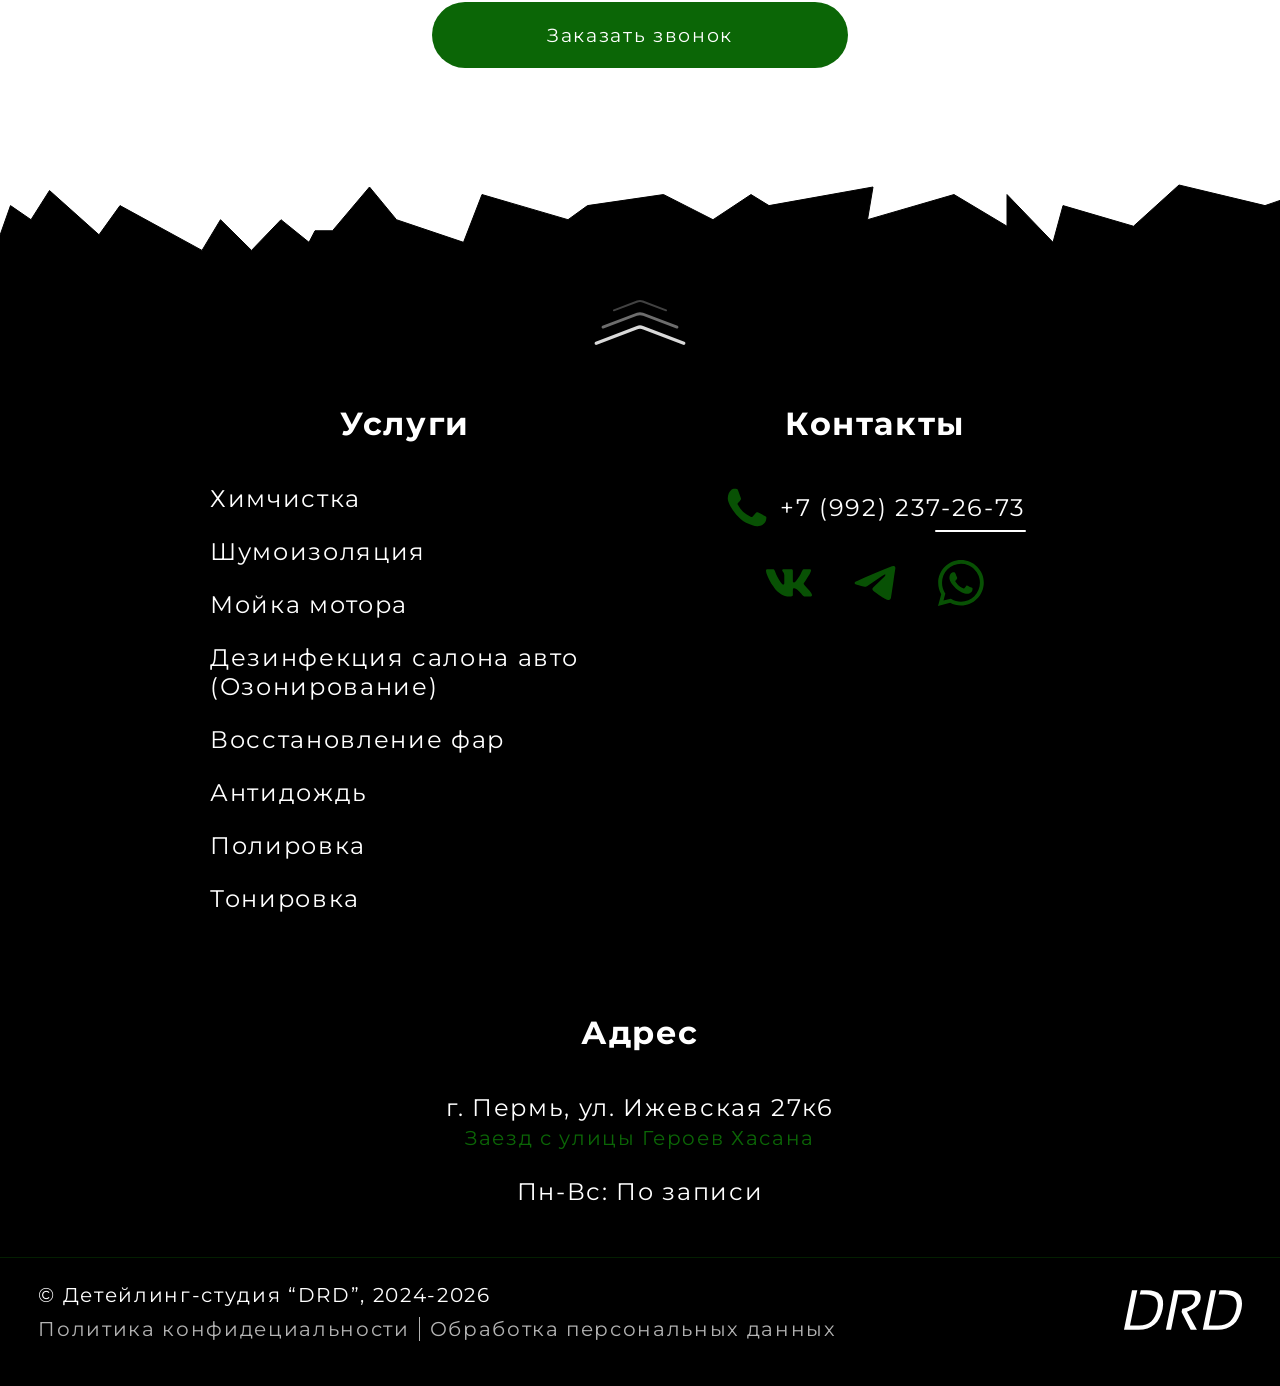
==== commit a7697f74: "Add files via upload" ====
--- a/service-pages/antiRain.html
+++ b/service-pages/antiRain.html
@@ -112,6 +112,10 @@
                                     <p>Цена: от 1 500 ₽</p>
                                     <p>Время работы: от 30 минут</p>
                               </div>
+                        </div>
+
+                        <div class="leading-form-buttom">
+                              <button data-js-card-servises="mainForm">Заказать звонок</button>
                         </div>
                   </section>
             </main>
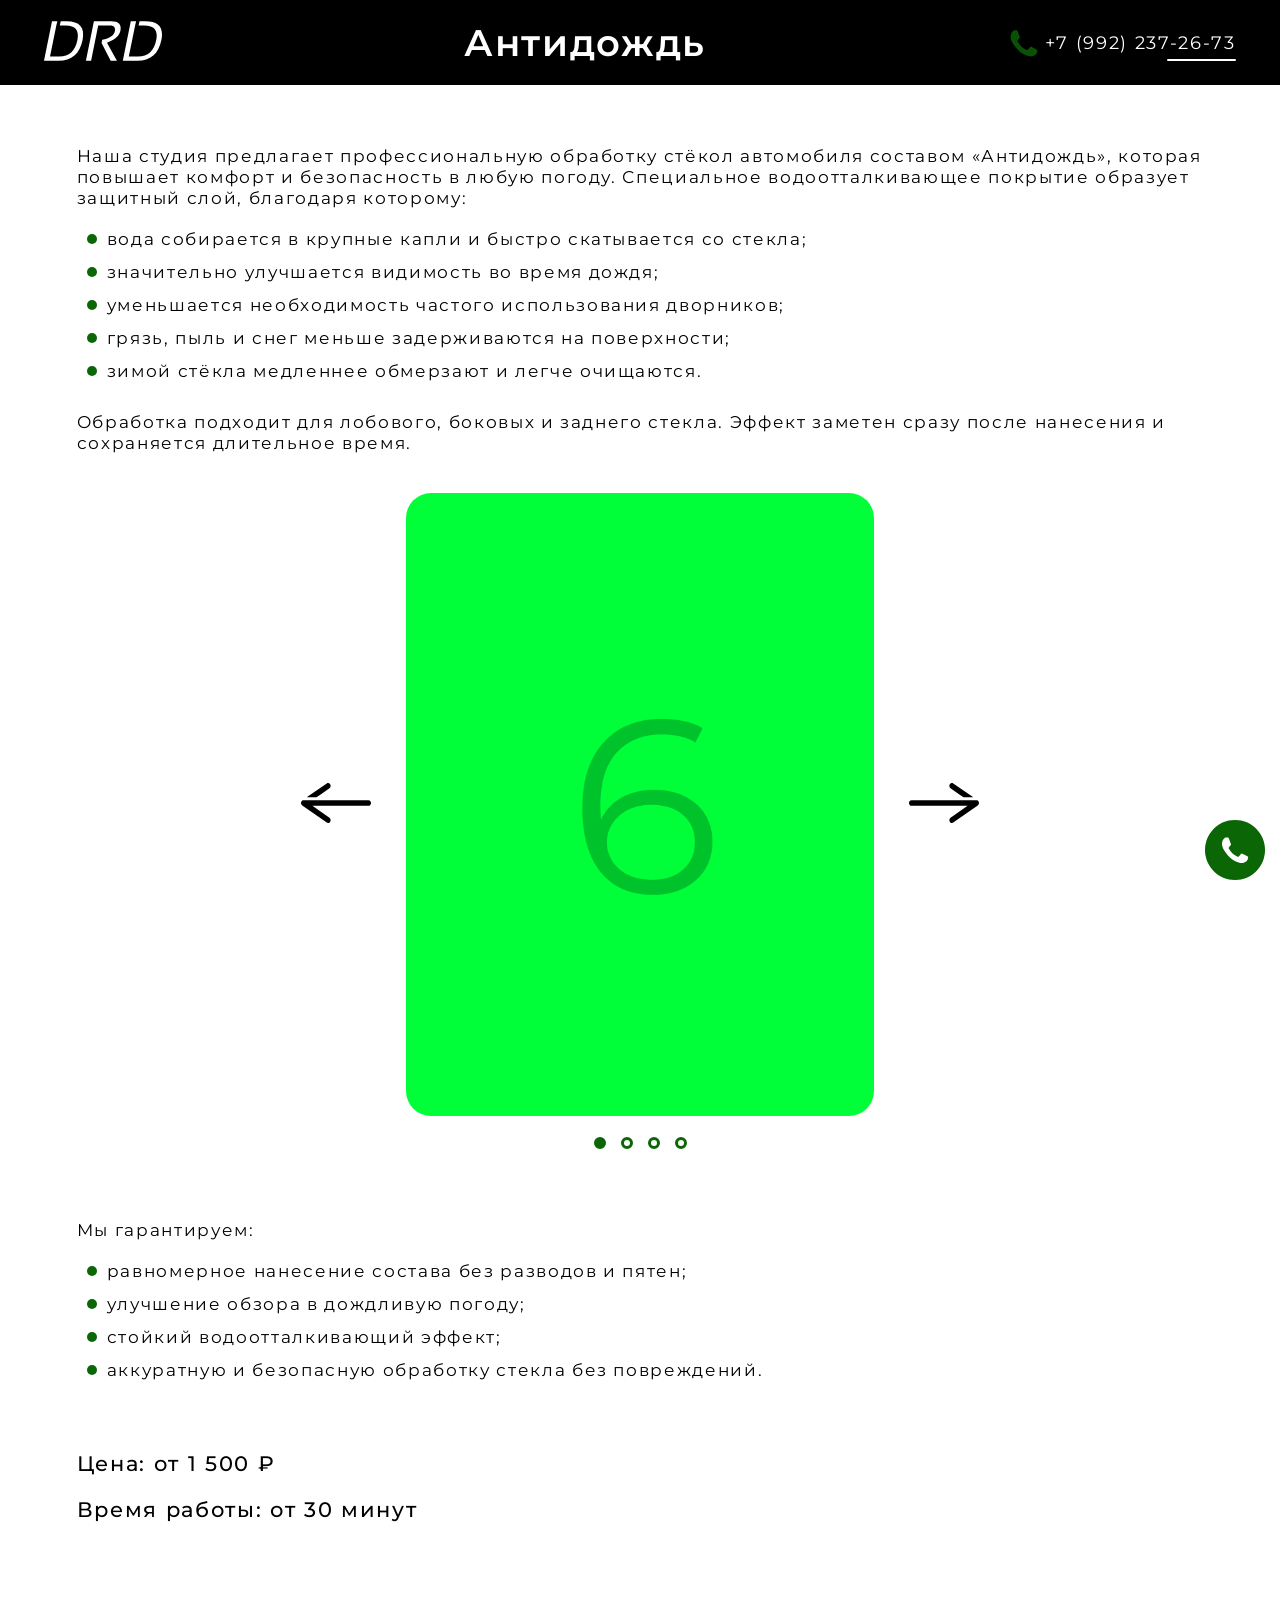
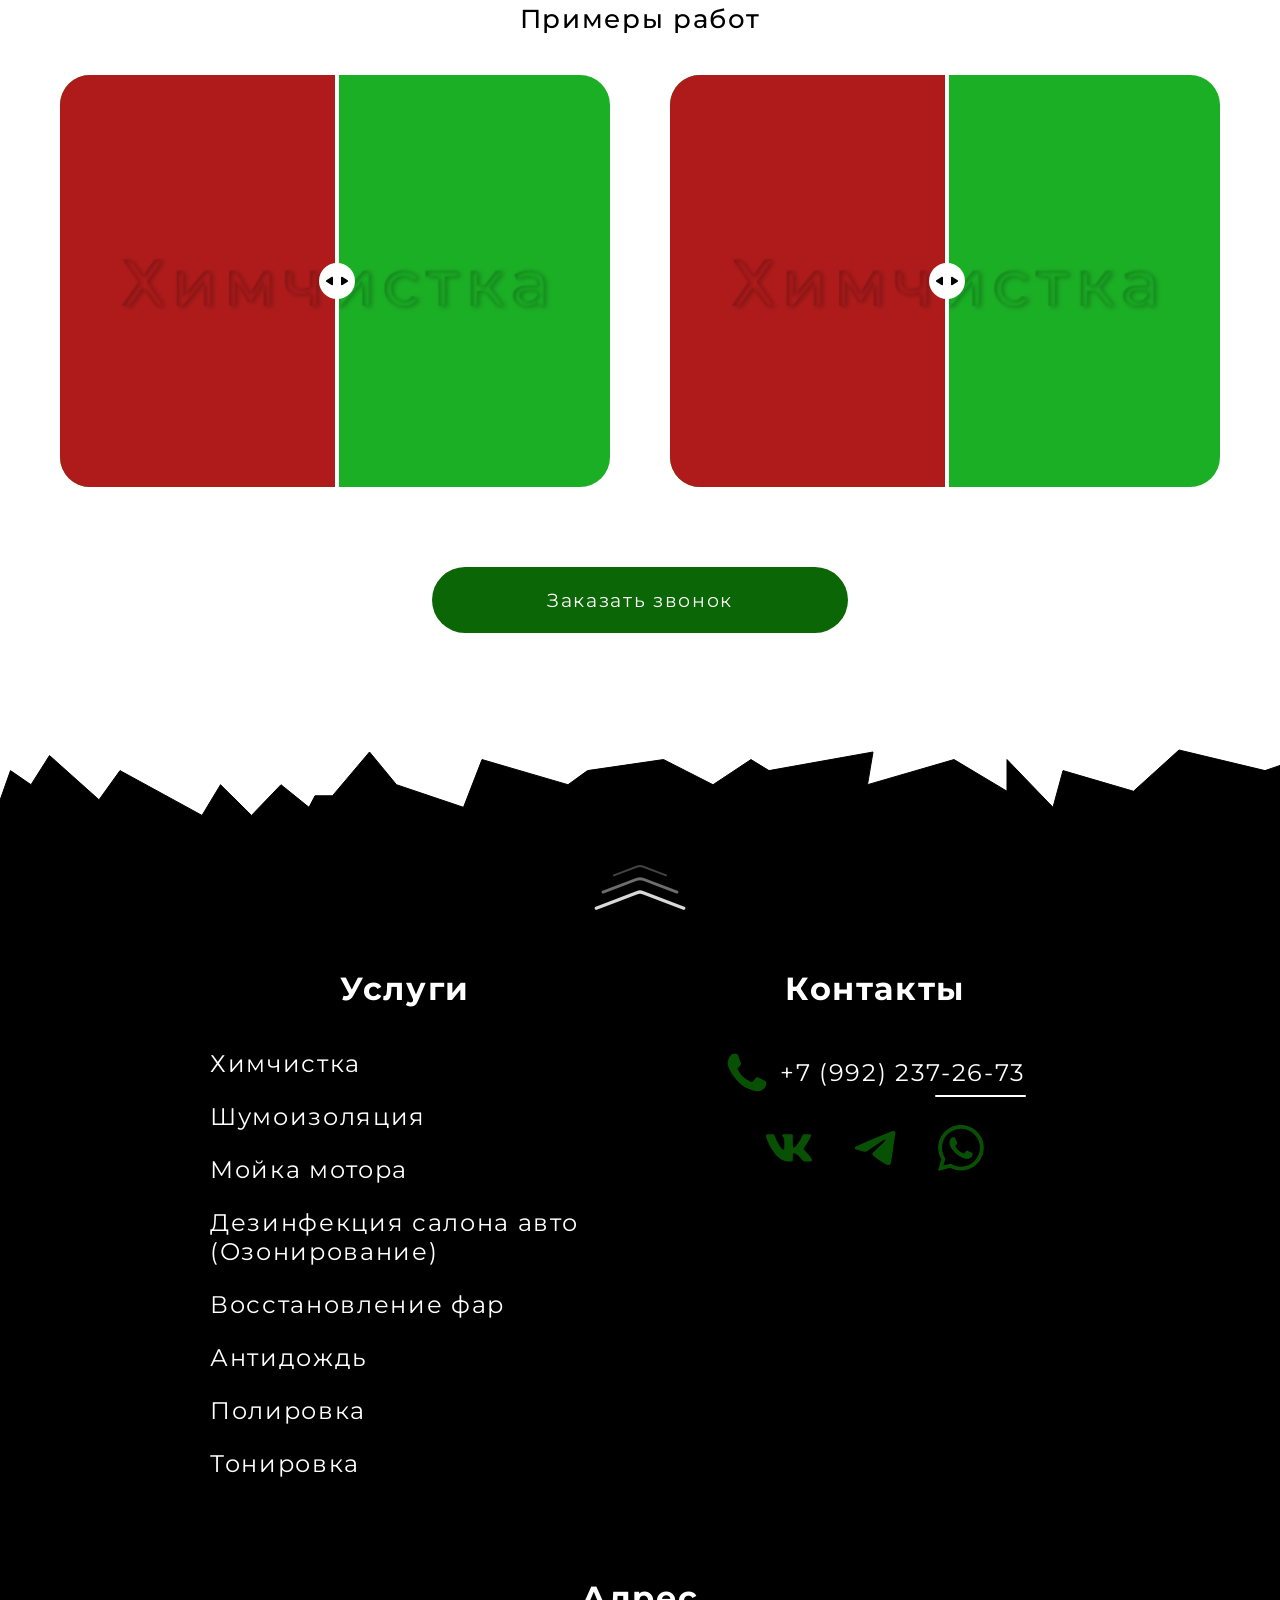
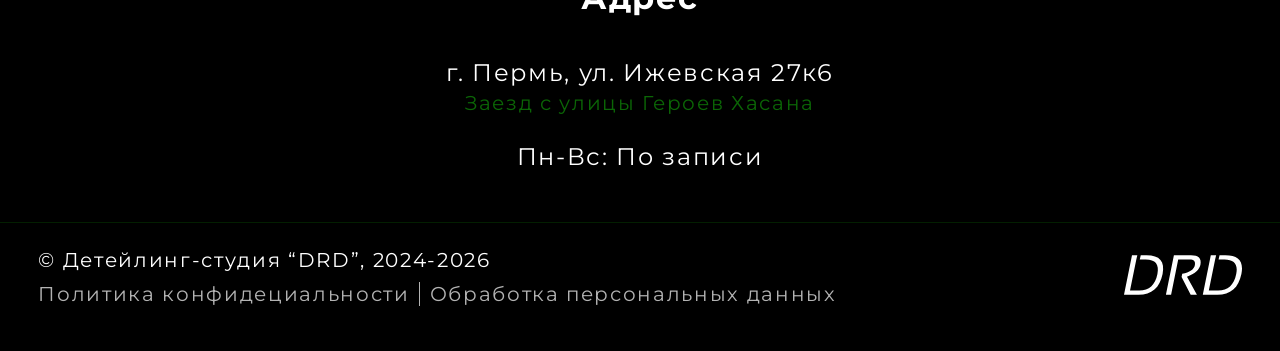
==== commit 715cbc23: "Add files via upload" ====
--- a/service-pages/antiRain.html
+++ b/service-pages/antiRain.html
@@ -113,6 +113,44 @@
                                     <p>Время работы: от 30 минут</p>
                               </div>
                         </div>
+
+                        <section class="examples-work-block">
+                              <h2>Примеры работ</h2>
+                              
+                              <div id="dry-cleaning" class="examples-work-images-block">
+
+
+                                    <div class="examples-work-images-container" data-js-examples-work-images-container>
+                                          <!-- image L -->
+                                          <div class="work-image-left" data-js-work-image-left>
+                                                <img draggable="false" src="../media/images/work/examples-work/dry-cleaning/dry-cleaning.png" alt="Dry cleaning before work" data-js-work-image-left-img>
+                                          </div>
+
+                                          <!-- scroll line -->
+                                          <div class="scroll-line-block" data-js-scroll-line-block></div>
+
+                                          <!-- image R -->
+                                          <div class="work-image-right">
+                                                <img draggable="false" src="../media/images/work/examples-work/dry-cleaning/dry-cleaning-1.png" alt="Dry cleaning after work" data-js-work-image-right-img-one>
+                                          </div>
+                                    </div>
+                                    
+                                    <div class="examples-work-images-container" data-js-examples-work-images-container>
+                                          <!-- image L -->
+                                          <div class="work-image-left" data-js-work-image-left>
+                                                <img draggable="false" src="../media/images/work/examples-work/dry-cleaning/dry-cleaning.png" alt="Dry cleaning before work" data-js-work-image-left-img-two>
+                                          </div>
+
+                                          <!-- scroll line -->
+                                          <div class="scroll-line-block" data-js-scroll-line-block></div>
+
+                                          <!-- image R -->
+                                          <div class="work-image-right">
+                                                <img draggable="false" src="../media/images/work/examples-work/dry-cleaning/dry-cleaning-1.png" alt="Dry cleaning after work" data-js-work-image-right-img>
+                                          </div>
+                                    </div>
+                              </div>
+                        </section>
 
                         <div class="leading-form-buttom">
                               <button data-js-card-servises="mainForm">Заказать звонок</button>
@@ -320,7 +358,8 @@
      <script src="../scripts/scrollButtons.js"></script>
      <script src="../scripts/openPage.js"></script> 
      <script src="../scripts/slider.js"></script>
-      <script src="../scripts/fixed-phone-button.js"></script>
+     <script src="../scripts/fixed-phone-button.js"></script>
+     <script src="../scripts/swiperWorkImage.js"></script>
 
 </body>
 </html>
--- a/styles/main-styles.css
+++ b/styles/main-styles.css
@@ -15,6 +15,15 @@
 /* servises */
 @import url('./blocks/main/servises/services-styles.css');
 @import url('./blocks/main/servises/info-servise-styles.css');
+
+
+/* examples work */
+@import url('./blocks/main/works/examplesWork.css');
+
+/* stages work */
+@import url('./blocks/main/works/stagesWork.css');
+
+
 
 /* equipment */
 @import url('./blocks/main/equipment-styles.css');
@@ -34,8 +43,11 @@
 
 
 
+
+
 /* all */
 @import url('./blocks/burger-button-styles.css');
+
 
 
 
@@ -45,6 +57,10 @@
 body.active {
       height: 100vh;
       overflow: hidden;
+}
+
+section {
+      width: 100vw;
 }
 
 .web-block {
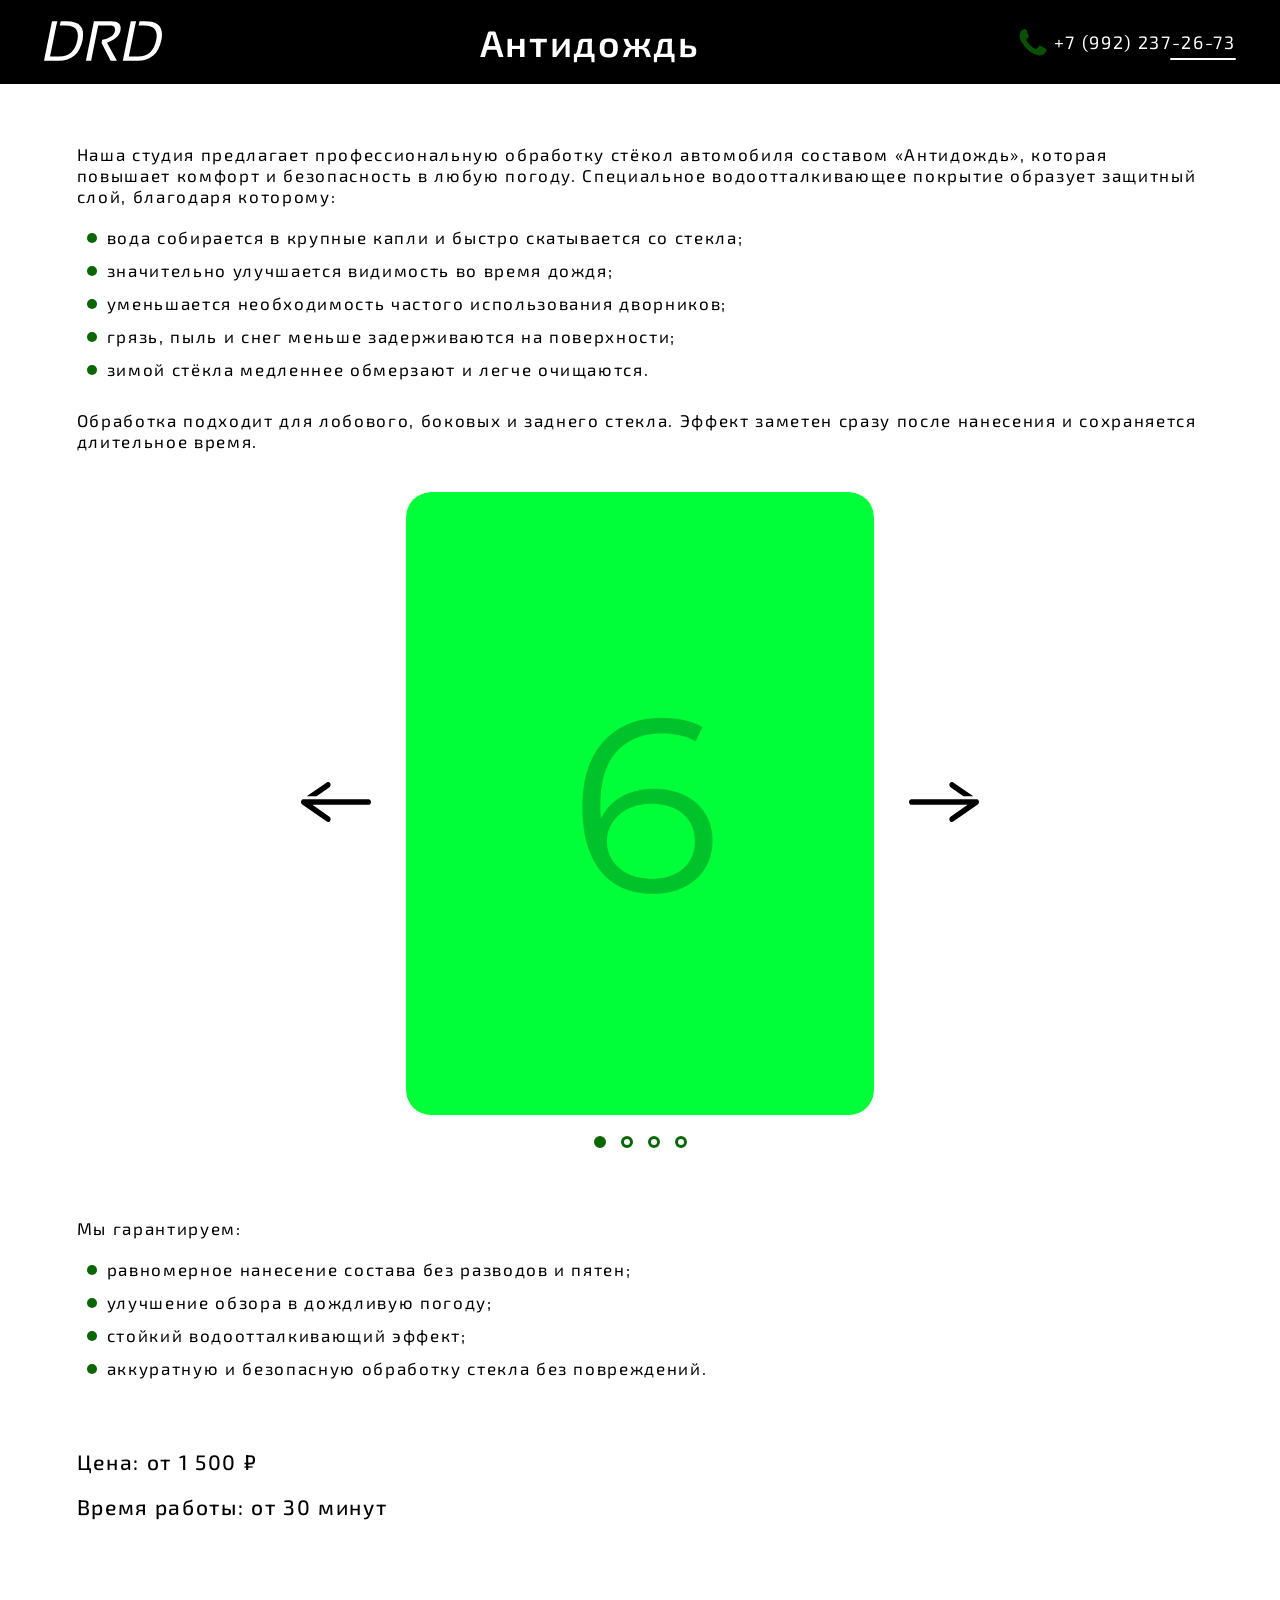
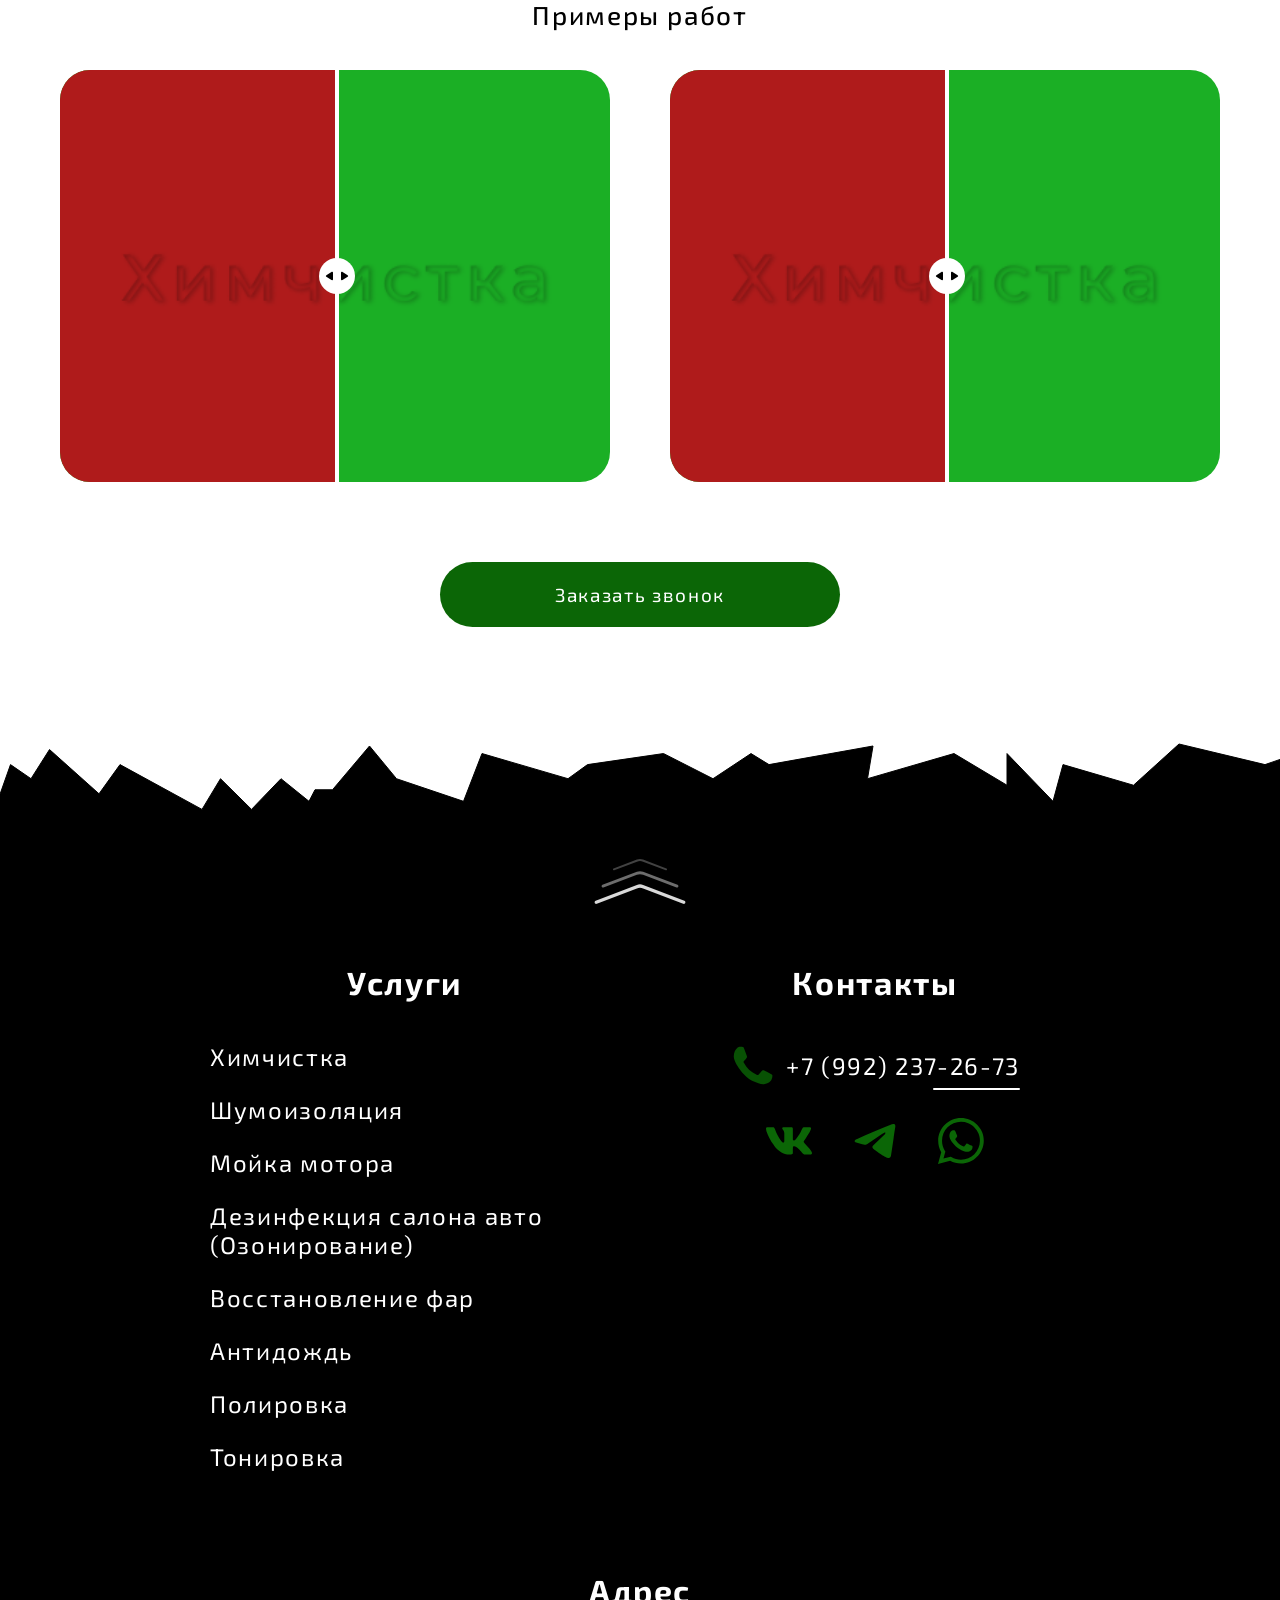
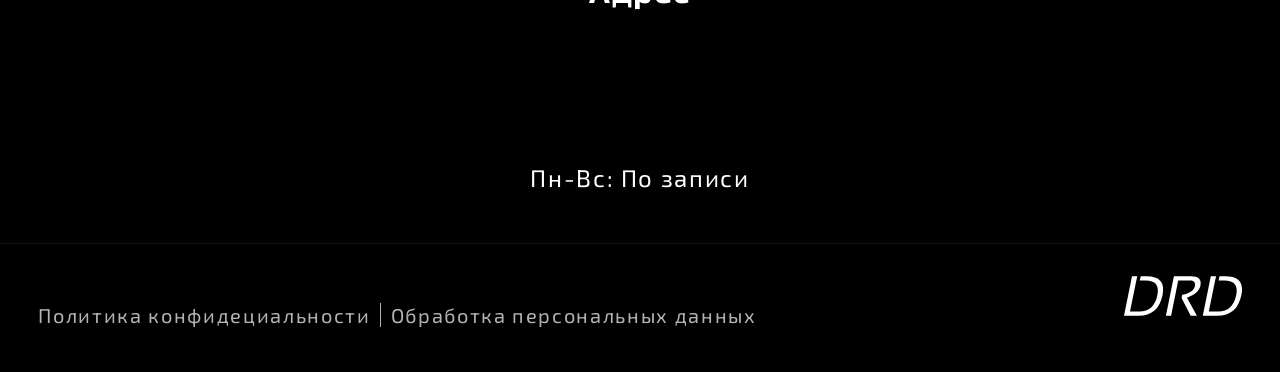
==== commit d486c667: "Add files via upload" ====
--- a/service-pages/antiRain.html
+++ b/service-pages/antiRain.html
@@ -7,7 +7,7 @@
       <link rel="shortcut icon" href="../media/favicon/favicon.svg" type="image/x-icon">
       <link rel="stylesheet" href="../styles/main-styles.css"> 
 
-      <title>Детейлинг студия в Перми - химчистка, шумоизоляция, полировка | DRD</title>
+      <title>Антидождь | DRD</title>
 </head>
 <body data-js-body>
 
@@ -16,7 +16,7 @@
             <section class="welcome-block" data-js-welcome-block>
                   <header data-js-navigation-menu="header">
                         <div class="header-container">
-                              <a href="../index.html" class="logo-block" data-js-logo-button>
+                              <a href="../index.html" class="logo-block" data-js-logo-button data-js-hidden-element>
                                     <svg width="132" height="44" viewBox="0 0 132 44" fill="none" xmlns="http://www.w3.org/2000/svg">
                                           <path d="M46.8909 44L55.8314 0H74.9004C83.4033 0 86.9357 3.51795 85.4977 10.5538C84.3515 16.2769 79.3394 20.7179 70.4614 23.8769L81.5902 44H74.5878L64.3968 24.2154L65.1471 20.4923C73.5458 19.159 78.2661 15.9282 79.3081 10.8C80.1209 6.73846 78.1515 4.70769 73.3999 4.70769H60.6456L52.6741 44H46.8909Z" fill="white"/>
                                           <path d="M17.1933 39.3846C28.1345 39.3846 34.866 33.1897 37.3877 20.8C39.5759 10.0103 35.1994 4.61538 24.2582 4.61538H19.0221H17.631H13.7859L6.72103 39.3846H17.1933ZM0 44L8.94053 0H14.9017L13.7859 4.61538H17.631L18.7418 0H25.196C39.9927 0 45.9843 6.93333 43.1709 20.8C40.024 36.2667 31.0522 44 16.2555 44H0Z" fill="white"/>
@@ -24,9 +24,9 @@
                                     </svg>
                               </a>
 
-                              <h1>Антидождь</h1>
+                              <h1 data-js-hidden-element>Антидождь</h1>
                               
-                              <a href="tel:+79922372673" class="phone-number menu desktop">
+                              <a href="tel:+79922372673" class="phone-number menu desktop" data-js-hidden-element>
                                     <svg width="36" height="36" viewBox="0 0 36 36" fill="none" xmlns="http://www.w3.org/2000/svg">
                                           <path d="M2.88036 11.2534C2.9422 8.28926 3.98108 6.08486 5.94754 4.32881C6.57829 3.75592 7.35745 3.50683 8.23555 3.63138C8.60658 3.68119 8.97761 3.71856 9.34864 3.69365C10.0412 3.65628 10.5112 3.99255 10.7462 4.60281C11.5748 6.76984 12.3787 8.93688 13.1826 11.1164C13.4547 11.8636 12.9847 12.449 12.589 12.9845C12.1314 13.6197 11.5748 14.1801 11.0306 14.7405C10.4741 15.3134 10.3999 15.6372 10.7833 16.3347C13.0218 20.4321 16.1632 23.583 20.43 25.5259C20.5785 25.5882 20.7269 25.6753 20.8753 25.7501C21.4442 26.0116 21.9513 25.9493 22.3841 25.4512C23.1757 24.5171 24.0414 23.6578 24.7711 22.6739C25.2534 22.0263 25.5873 21.9142 26.317 22.238C28.4937 23.1845 30.5344 24.3801 32.6122 25.5384C32.9956 25.7501 33.1316 26.0739 33.1192 26.5222C33.0079 30.1962 30.9178 32.1142 27.2446 32.9611C25.4637 33.3721 23.8188 32.9237 22.1862 32.3259C18.7604 31.0805 15.4583 29.6109 12.6879 27.1449C10.4865 25.1772 8.54474 22.9852 6.89985 20.5318C5.63835 18.6387 4.32738 16.783 3.59769 14.5786C3.17719 13.4079 2.868 12.2123 2.88036 11.2534Z"
                                                 fill="var(--add-color)"/>
@@ -55,18 +55,18 @@
                   <section class="info-servise-block">
                         <div class="info-servise-container">
 
-                              <p>Наша студия предлагает профессиональную обработку стёкол автомобиля составом «Антидождь», которая повышает комфорт и безопасность в любую погоду. Специальное водоотталкивающее покрытие образует защитный слой, благодаря которому:</p>
+                              <p data-js-hidden-element>Наша студия предлагает профессиональную обработку стёкол автомобиля составом «Антидождь», которая повышает комфорт и безопасность в любую погоду. Специальное водоотталкивающее покрытие образует защитный слой, благодаря которому:</p>
                               <ul>
-                                    <li>вода собирается в крупные капли и быстро скатывается со стекла;</li>
-                                    <li>значительно улучшается видимость во время дождя;</li>
-                                    <li>уменьшается необходимость частого использования дворников;</li>
-                                    <li>грязь, пыль и снег меньше задерживаются на поверхности;</li>
-                                    <li>зимой стёкла медленнее обмерзают и легче очищаются.</li>
+                                    <li data-js-hidden-element>вода собирается в крупные капли и быстро скатывается со стекла;</li>
+                                    <li data-js-hidden-element>значительно улучшается видимость во время дождя;</li>
+                                    <li data-js-hidden-element>уменьшается необходимость частого использования дворников;</li>
+                                    <li data-js-hidden-element>грязь, пыль и снег меньше задерживаются на поверхности;</li>
+                                    <li data-js-hidden-element>зимой стёкла медленнее обмерзают и легче очищаются.</li>
                               </ul>
-                              <p>Обработка подходит для лобового, боковых и заднего стекла. Эффект заметен сразу после нанесения и сохраняется длительное время.</p>
+                              <p data-js-hidden-element>Обработка подходит для лобового, боковых и заднего стекла. Эффект заметен сразу после нанесения и сохраняется длительное время.</p>
 
                               <div class="images-slide-block">
-                                    <div class="images-slide-container">
+                                    <div class="images-slide-container" data-js-hidden-element>
 
                                           <div class="arrow" data-js-slide-arrow="left">
                                                 <svg width="80" height="80" viewBox="0 0 80 80" fill="none" xmlns="http://www.w3.org/2000/svg">
@@ -92,7 +92,7 @@
                                           </div>
 
                                     </div>
-                                    <div class="image-index" >
+                                    <div class="image-index" data-js-hidden-element>
                                           <span class="image-index-id active"></span>
                                           <span class="image-index-id"></span>
                                           <span class="image-index-id"></span>
@@ -100,27 +100,27 @@
                                     </div>
                               </div>
 
-                              <p>Мы гарантируем:</p>
+                              <p data-js-hidden-element>Мы гарантируем:</p>
                               <ul>
-                                    <li>равномерное нанесение состава без разводов и пятен;</li>
-                                    <li>улучшение обзора в дождливую погоду;</li>
-                                    <li>стойкий водоотталкивающий эффект;</li>
-                                    <li>аккуратную и безопасную обработку стекла без повреждений.</li>
+                                    <li data-js-hidden-element>равномерное нанесение состава без разводов и пятен;</li>
+                                    <li data-js-hidden-element>улучшение обзора в дождливую погоду;</li>
+                                    <li data-js-hidden-element>стойкий водоотталкивающий эффект;</li>
+                                    <li data-js-hidden-element>аккуратную и безопасную обработку стекла без повреждений.</li>
                               </ul>
 
                               <div class="price-block">
-                                    <p>Цена: от 1 500 ₽</p>
-                                    <p>Время работы: от 30 минут</p>
+                                    <p data-js-hidden-element>Цена: от 1 500 ₽</p>
+                                    <p data-js-hidden-element>Время работы: от 30 минут</p>
                               </div>
                         </div>
 
                         <section class="examples-work-block">
-                              <h2>Примеры работ</h2>
+                              <h2 data-js-hidden-element>Примеры работ</h2>
                               
                               <div id="dry-cleaning" class="examples-work-images-block">
 
 
-                                    <div class="examples-work-images-container" data-js-examples-work-images-container>
+                                    <div class="examples-work-images-container" data-js-examples-work-images-container data-js-hidden-element>
                                           <!-- image L -->
                                           <div class="work-image-left" data-js-work-image-left>
                                                 <img draggable="false" src="../media/images/work/examples-work/dry-cleaning/dry-cleaning.png" alt="Dry cleaning before work" data-js-work-image-left-img>
@@ -135,7 +135,7 @@
                                           </div>
                                     </div>
                                     
-                                    <div class="examples-work-images-container" data-js-examples-work-images-container>
+                                    <div class="examples-work-images-container" data-js-examples-work-images-container data-js-hidden-element>
                                           <!-- image L -->
                                           <div class="work-image-left" data-js-work-image-left>
                                                 <img draggable="false" src="../media/images/work/examples-work/dry-cleaning/dry-cleaning.png" alt="Dry cleaning before work" data-js-work-image-left-img-two>
@@ -153,7 +153,7 @@
                         </section>
 
                         <div class="leading-form-buttom">
-                              <button data-js-card-servises="mainForm">Заказать звонок</button>
+                              <button data-js-card-servises="mainForm" data-js-hidden-element>Заказать звонок</button>
                         </div>
                   </section>
             </main>
@@ -172,26 +172,26 @@
 
                               <div class="footer-links-block">
                                     <div class="servises-footer block-in-footer">
-                                          <h2>Услуги</h2>
+                                          <h2 data-js-hidden-element>Услуги</h2>
                                           <ul>
-                                                <li><a href="./service-pages/dryCleaning.html">Химчистка</a></li>
-                                                <li><a href="./service-pages/noiseInsulation.html">Шумоизоляция</a></li>
-                                                <li><a href="./service-pages/motorWashing.html">Мойка мотора</a></li>
-                                                <li><a href="./service-pages/ozonation.html">Дезинфекция салона авто 
+                                                <li><a href="./service-pages/dryCleaning.html" data-js-hidden-element>Химчистка</a></li>
+                                                <li><a href="./service-pages/noiseInsulation.html" data-js-hidden-element>Шумоизоляция</a></li>
+                                                <li><a href="./service-pages/motorWashing.html" data-js-hidden-element>Мойка мотора</a></li>
+                                                <li><a href="./service-pages/ozonation.html" data-js-hidden-element>Дезинфекция салона авто 
                                                       <br><span>(Озонирование)</span></a></li>
-                                                <li><a href="./service-pages/headlightRestoration.html">Восстановление фар</a></li>
-                                                <li><a href="./service-pages/antiRain.html">Антидождь</a></li>
-                                                <li><a href="./service-pages/polishing.html">Полировка</a></li>
-                                                <li><a href="./service-pages/tinting.html">Тонировка</a></li>
+                                                <li><a href="./service-pages/headlightRestoration.html" data-js-hidden-element>Восстановление фар</a></li>
+                                                <li><a href="./service-pages/antiRain.html" data-js-hidden-element>Антидождь</a></li>
+                                                <li><a href="./service-pages/polishing.html" data-js-hidden-element>Полировка</a></li>
+                                                <li><a href="./service-pages/tinting.html" data-js-hidden-element>Тонировка</a></li>
 
                                           </ul>
                                     </div>
                   
                                     <div class="contacts-footer block-in-footer">
-                                          <h2>Контакты</h2>
+                                          <h2 data-js-hidden-element>Контакты</h2>
                                           <div class="contacts-block center-block">
                                                             <div class="number-block center-block">
-                                                                  <a class="phone-number" href="tel:+79922372673" class="center-block">
+                                                                  <a class="phone-number" href="tel:+79922372673" class="center-block" data-js-hidden-element>
                                                                         <svg width="70" height="70" viewBox="0 0 70 70" fill="none" xmlns="http://www.w3.org/2000/svg">
                                                                               <path d="M5.73344 21.8086C5.85368 16.045 7.87373 11.7587 11.6974 8.34418C12.9238 7.23022 13.5312 7.30986 15.9921 7.10913C17.3593 6.99762 17.5 7.10913 18.3106 7.10913C19.9609 7.38257 20.5712 7.69033 21.0281 8.87694C22.6393 13.0906 24.2024 17.3043 25.7656 21.5422C26.2946 22.9952 25.3808 24.1334 24.6113 25.1747C23.7215 26.4097 22.6393 27.4995 21.5812 28.5892C20.499 29.7032 20.3547 30.3328 21.1002 31.6889C25.4529 39.6562 31.5612 45.7829 39.8578 49.5607C40.1464 49.6818 40.435 49.8513 40.7235 49.9966C41.8298 50.5052 42.8157 50.3841 43.6574 49.4154C45.1965 47.5992 46.8799 45.9282 48.2987 44.0151C49.2366 42.7559 49.8859 42.5379 51.3048 43.1676C55.5372 45.008 59.5052 47.3328 63.5453 49.5849C64.2908 49.9966 64.5553 50.6263 64.5313 51.498C64.3148 58.6419 60.2507 62.3713 53.1084 64.018C49.6454 64.8172 46.447 63.9454 43.2727 62.783C36.6113 60.3613 30.1904 57.5038 24.8037 52.7089C20.5231 48.8827 16.7475 44.6206 13.5491 39.8499C11.0962 36.169 8.54708 32.5607 7.12823 28.2744C6.3106 25.998 5.70939 23.6732 5.73344 21.8086Z" fill="#0B6606"/>
                                                                         </svg>
@@ -200,7 +200,7 @@
                                                                   </a>
                                                             </div>
                   
-                                                            <ul class="contacts-svg-list center-block">
+                                                            <ul class="contacts-svg-list center-block" data-js-hidden-element>
                                                                   <li>
                                                                         <a href="https://vk.com/drddetailing?from=groups"> <!-- VK -->
                                                                               <svg width="70" height="70" viewBox="0 0 70 70" fill="none" xmlns="http://www.w3.org/2000/svg">
@@ -241,10 +241,10 @@
                                     </div>
                   
                                     <div class="address-footer block-in-footer">
-                                          <h2>Адрес</h2>
-                                          <p>г. Пермь, ул. Ижевская 27к6
+                                          <h2 data-js-hidden-element>Адрес</h2>
+                                          <p> data-js-hidden-elementг. Пермь, ул. Ижевская 27к6
                                                 <br><span>Заезд с улицы Героев Хасана</span></p>
-                                          <p>Пн-Вс: По записи</p>
+                                          <p data-js-hidden-element>Пн-Вс: По записи</p>
                                     </div>
                               </div>
                         </div>
@@ -256,7 +256,7 @@
                                           <a href="/">Обработка персональных данных</a>
                                     </span>
                               </div>
-                              <a href="/" class="logo-block">
+                              <a href="/" class="logo-block" data-js-hidden-element>
                                     <svg width="132" height="44" viewBox="0 0 132 44" fill="none" xmlns="http://www.w3.org/2000/svg">
                                           <path d="M46.8909 44L55.8314 0H74.9004C83.4033 0 86.9357 3.51795 85.4977 10.5538C84.3515 16.2769 79.3394 20.7179 70.4614 23.8769L81.5902 44H74.5878L64.3968 24.2154L65.1471 20.4923C73.5458 19.159 78.2661 15.9282 79.3081 10.8C80.1209 6.73846 78.1515 4.70769 73.3999 4.70769H60.6456L52.6741 44H46.8909Z" fill="white"/>
                                           <path d="M17.1933 39.3846C28.1345 39.3846 34.866 33.1897 37.3877 20.8C39.5759 10.0103 35.1994 4.61538 24.2582 4.61538H19.0221H17.631H13.7859L6.72103 39.3846H17.1933ZM0 44L8.94053 0H14.9017L13.7859 4.61538H17.631L18.7418 0H25.196C39.9927 0 45.9843 6.93333 43.1709 20.8C40.024 36.2667 31.0522 44 16.2555 44H0Z" fill="white"/>
@@ -284,49 +284,48 @@
                         <div class="conatcts-footer block-in-footer">
 
                               <div class="address-footer block-in-footer">
-                                    <p>г. Пермь, ул. Ижевская 27к6</p>
+                                    <p data-js-hidden-element>г. Пермь, ул. Ижевская 27к6</p>
                               </div>
 
                               <div class="contacts-block center-block">
                                     <div class="number-block center-block">
-                                          <a class="phone-number" href="tel:+79922372673" class="center-block">+7 (992) 237-26-73</a>
+                                          <a class="phone-number" href="tel:+79922372673" class="center-block" data-js-hidden-element>+7 (992) 237-26-73</a>
                                     </div>
       
-                                    <ul class="center-block">
-                                                            <li>
-                                                                  <a href="https://vk.com/drddetailing?from=groups"> <!-- VK -->
-                                                                        <svg width="70" height="70" viewBox="0 0 70 70" fill="none" xmlns="http://www.w3.org/2000/svg">
-                                                                              <path d="M68.4134 16.8696C67.6811 19.2093 66.61 21.4291 65.2342 23.4583L65.2896 23.3708C63.983 25.5486 62.4225 28.0647 60.6084 30.9191C59.0528 33.1728 58.2293 34.3394 58.138 34.4191C57.7222 34.9397 57.4533 35.5621 57.3592 36.2216L57.3563 36.2421C57.4306 36.8363 57.7065 37.3871 58.138 37.8025L59.3046 39.1033C65.5463 45.518 69.057 49.9397 69.8367 52.3683C69.9846 52.7672 70.0321 53.1964 69.9752 53.618C69.9182 54.0397 69.7585 54.4408 69.51 54.7862L69.5159 54.7775C69.2223 55.0803 68.8643 55.3134 68.4685 55.4593C68.0727 55.6052 67.6492 55.6602 67.2292 55.6204H67.2409H59.5525C58.5696 55.6204 57.6655 55.2762 56.9567 54.7046L56.9655 54.7104C55.9535 53.8807 55.0246 52.9547 54.1917 51.9454L54.1655 51.9104C52.8218 50.3918 51.6299 49.1133 50.5896 48.075C47.1246 44.7811 44.5677 43.1341 42.9188 43.1341C42.3866 43.0865 41.8544 43.2257 41.4138 43.5279L41.4225 43.5221C41.2332 43.7594 41.0942 44.0329 41.014 44.3257C40.9338 44.6186 40.914 44.9247 40.9559 45.2254V45.2137C40.8425 46.5746 40.8055 47.9408 40.845 49.3058V49.2562V52.6366C40.9279 53.0404 40.8994 53.4591 40.7628 53.848C40.6261 54.2369 40.3864 54.5813 40.0692 54.8446L40.0663 54.8475C38.5893 55.5148 36.9632 55.7833 35.35 55.6262L35.388 55.6291C30.9727 55.5534 26.6617 54.2747 22.9192 51.9308L23.0213 51.9891C18.7058 49.3874 15.0068 45.8795 12.18 41.7079L12.1013 41.5854C9.3574 37.9264 6.94547 34.0298 4.89421 29.9421L4.69004 29.4929C3.32317 26.8458 2.12211 24.1164 1.09379 21.3204L0.918789 20.7808C0.442017 19.3293 0.138522 17.8265 0.0146224 16.3037L0.00878906 16.2308C0.00878906 14.7569 0.876011 14.02 2.61046 14.02H10.2813C11.0568 13.9592 11.8266 14.1936 12.4367 14.6762L12.4309 14.6704C13.0142 15.3091 13.4459 16.0937 13.6588 16.9687L13.6675 17.0037C14.9348 20.633 16.4824 24.1582 18.2963 27.5475L18.1009 27.1479C19.4119 29.8109 20.9985 32.3291 22.8346 34.6612L22.7675 34.5708C24.3231 36.4803 25.5364 37.435 26.4075 37.435L26.5009 37.4379C26.706 37.4382 26.9075 37.3844 27.0852 37.282C27.2629 37.1796 27.4104 37.0322 27.513 36.8546L27.5159 36.8487C27.7951 36.1177 27.9058 35.3331 27.8396 34.5533V34.5708V23.2571C27.7851 21.9743 27.4674 20.7165 26.9063 19.5616L26.9296 19.6171C26.5894 18.8831 26.1476 18.2008 25.6171 17.59L25.6259 17.6016C25.1368 17.1134 24.8186 16.4801 24.7188 15.7962L24.7159 15.7787C24.7159 15.2829 24.9434 14.8366 25.2992 14.545L25.3021 14.5421C25.6683 14.2067 26.1472 14.0214 26.6438 14.0229H38.7596C39.0637 13.9874 39.3719 14.028 39.6565 14.141C39.9411 14.254 40.1931 14.4359 40.39 14.6704L40.393 14.6733C40.7613 15.354 40.9225 16.1276 40.8567 16.8987V16.8841V31.9721C40.8102 32.5671 40.9488 33.1621 41.2534 33.6754L41.2475 33.6637C41.3544 33.8234 41.4988 33.9542 41.6682 34.0448C41.8376 34.1353 42.0267 34.1828 42.2188 34.1829H42.2217C42.7136 34.1509 43.188 33.9878 43.5955 33.7104L43.5867 33.7162C44.38 33.1708 45.0625 32.5496 45.6546 31.8466L45.6663 31.8321C47.4682 29.7932 49.0837 27.5969 50.4934 25.2696L50.6071 25.0654C51.6105 23.4029 52.6955 21.3554 53.6784 19.2525L53.8592 18.8237L55.16 16.2221C55.3891 15.5494 55.8309 14.9695 56.4186 14.5701C57.0064 14.1708 57.7082 13.9736 58.418 14.0083H58.4092H66.083C68.1557 14.0083 68.9335 14.9621 68.4163 16.8696H68.4134Z" fill="#0B6606"/>
-                                                                        </svg>
-                                                                  </a>
-                                                            </li>
-                                                            <li>
-                                                                  <a href="https://t.me/chr_ruslan"> <!-- TG -->
-                                                                        <svg width="70" height="70" viewBox="0 0 70 70" fill="none" xmlns="http://www.w3.org/2000/svg">
-                                                                              <path d="M60.7142 9.45907C60.7142 9.45907 66.4497 7.20822 65.9717 12.6746C65.8124 14.9255 64.3786 22.8035 63.2633 31.3246L59.4397 56.5664C59.4397 56.5664 59.1211 60.2642 56.2533 60.9074C53.3855 61.5504 49.0841 58.6566 48.2874 58.0134C47.6501 57.5311 36.3386 50.2961 32.3556 46.7591C31.2403 45.7944 29.9658 43.8651 32.5149 41.6142L49.2433 25.5367C51.1552 23.6074 53.067 19.1057 45.101 24.5721L22.7965 39.8458C22.7965 39.8458 20.2474 41.4535 15.4679 40.0065L5.11219 36.791C5.11219 36.791 1.28855 34.3794 7.82061 31.9676C23.7525 24.4112 43.3486 16.6939 60.7142 9.45907Z" fill="#0B6606"/>
-                                                                        </svg>
-                                                                  </a>
-                                                            </li>
-                                                            <li>
-                                                                  <a href="https://wa.me/79922372673"> <!-- WhatsApp -->
-                                                                        <svg width="70" height="70" viewBox="0 0 70 70" fill="none" xmlns="http://www.w3.org/2000/svg">
-                                                                              <g clip-path="url(#clip0_2037_1001)">
-                                                                                    <mask id="mask0_2037_1001" style="mask-type:luminance" maskUnits="userSpaceOnUse" x="0" y="0" width="70" height="70">
-                                                                                          <path d="M0 0H70V70H0V0Z" fill="white"/>
-                                                                                    </mask>
-                                                                                    <g mask="url(#mask0_2037_1001)">
-                                                                                          <path fill-rule="evenodd" clip-rule="evenodd" d="M50.7937 41.9476C49.9246 41.513 45.6633 39.4189 44.87 39.1272C44.0767 38.8384 43.4992 38.6955 42.9187 39.5647C42.3412 40.4309 40.6817 42.3822 40.1771 42.9597C39.6696 43.5401 39.165 43.6101 38.2987 43.1784C37.4325 42.7409 34.6383 41.828 31.3279 38.8764C28.7525 36.578 27.0112 33.7401 26.5067 32.8709C26.0021 32.0047 26.4512 31.5351 26.8858 31.1034C27.2767 30.7155 27.7521 30.0914 28.1867 29.5868C28.6212 29.0793 28.7642 28.7176 29.0529 28.1372C29.3446 27.5597 29.1987 27.0551 28.98 26.6205C28.7642 26.1859 27.0317 21.9189 26.3083 20.1834C25.6054 18.4947 24.8908 18.7251 24.36 18.6959C23.8525 18.6726 23.275 18.6668 22.6975 18.6668C22.12 18.6668 21.1808 18.8826 20.3875 19.7518C19.5912 20.618 17.3542 22.7151 17.3542 26.9822C17.3542 31.2464 20.4575 35.3676 20.8921 35.948C21.3267 36.5255 27.0025 45.2814 35.6971 49.0351C37.7679 49.9276 39.3808 50.4614 40.6379 50.858C42.7146 51.5201 44.6046 51.4268 46.0979 51.2022C47.7604 50.9543 51.2254 49.1051 51.9487 47.0809C52.6692 45.0568 52.6692 43.3214 52.4533 42.9597C52.2375 42.598 51.66 42.3822 50.7908 41.9476M34.9767 63.5397H34.965C29.8008 63.5406 24.7315 62.1524 20.2883 59.5205L19.2383 58.8964L8.32417 61.7605L11.2379 51.1205L10.5525 50.0297C7.6654 45.434 6.13753 40.1153 6.14542 34.688C6.15125 18.7922 19.0837 5.8597 34.9883 5.8597C38.7762 5.8498 42.5283 6.59212 46.0271 8.04358C49.5258 9.49505 52.7015 11.6268 55.37 14.3151C58.0541 16.9881 60.1816 20.1668 61.6294 23.6672C63.0772 27.1677 63.8167 30.9204 63.805 34.7084C63.7992 50.6043 50.8667 63.5397 34.9767 63.5397ZM59.5117 10.1734C56.2984 6.93899 52.4752 4.37431 48.2637 2.62801C44.0521 0.881705 39.5359 -0.0115104 34.9767 0.000111978C15.8608 0.000111978 0.2975 15.5605 0.291667 34.6851C0.282809 40.7715 1.87943 46.7525 4.92042 52.0247L0 70.0001L18.3867 65.1759C23.473 67.9471 29.1728 69.3992 34.965 69.3993H34.9796C54.0954 69.3993 69.6587 53.8389 69.6646 34.7114C69.6787 30.1534 68.7889 25.6379 67.0467 21.426C65.3044 17.2142 62.7444 13.3896 59.5146 10.1734" fill="#0B6606"/>
-                                                                                    </g>
-                                                                              </g>
-                                                                              <defs>
-                                                                                    <clipPath id="clip0_2037_1001">
-                                                                                          <rect width="70" height="70" fill="white"/>
-                                                                                    </clipPath>
-                                                                              </defs>
-                                                                        </svg>
-            
-                                                                  </a>
-                                                            </li>
+                                    <ul class="center-block" data-js-hidden-element>
+                                          <li>
+                                                <a href="https://vk.com/drddetailing?from=groups"> <!-- VK -->
+                                                      <svg width="70" height="70" viewBox="0 0 70 70" fill="none" xmlns="http://www.w3.org/2000/svg">
+                                                            <path d="M68.4134 16.8696C67.6811 19.2093 66.61 21.4291 65.2342 23.4583L65.2896 23.3708C63.983 25.5486 62.4225 28.0647 60.6084 30.9191C59.0528 33.1728 58.2293 34.3394 58.138 34.4191C57.7222 34.9397 57.4533 35.5621 57.3592 36.2216L57.3563 36.2421C57.4306 36.8363 57.7065 37.3871 58.138 37.8025L59.3046 39.1033C65.5463 45.518 69.057 49.9397 69.8367 52.3683C69.9846 52.7672 70.0321 53.1964 69.9752 53.618C69.9182 54.0397 69.7585 54.4408 69.51 54.7862L69.5159 54.7775C69.2223 55.0803 68.8643 55.3134 68.4685 55.4593C68.0727 55.6052 67.6492 55.6602 67.2292 55.6204H67.2409H59.5525C58.5696 55.6204 57.6655 55.2762 56.9567 54.7046L56.9655 54.7104C55.9535 53.8807 55.0246 52.9547 54.1917 51.9454L54.1655 51.9104C52.8218 50.3918 51.6299 49.1133 50.5896 48.075C47.1246 44.7811 44.5677 43.1341 42.9188 43.1341C42.3866 43.0865 41.8544 43.2257 41.4138 43.5279L41.4225 43.5221C41.2332 43.7594 41.0942 44.0329 41.014 44.3257C40.9338 44.6186 40.914 44.9247 40.9559 45.2254V45.2137C40.8425 46.5746 40.8055 47.9408 40.845 49.3058V49.2562V52.6366C40.9279 53.0404 40.8994 53.4591 40.7628 53.848C40.6261 54.2369 40.3864 54.5813 40.0692 54.8446L40.0663 54.8475C38.5893 55.5148 36.9632 55.7833 35.35 55.6262L35.388 55.6291C30.9727 55.5534 26.6617 54.2747 22.9192 51.9308L23.0213 51.9891C18.7058 49.3874 15.0068 45.8795 12.18 41.7079L12.1013 41.5854C9.3574 37.9264 6.94547 34.0298 4.89421 29.9421L4.69004 29.4929C3.32317 26.8458 2.12211 24.1164 1.09379 21.3204L0.918789 20.7808C0.442017 19.3293 0.138522 17.8265 0.0146224 16.3037L0.00878906 16.2308C0.00878906 14.7569 0.876011 14.02 2.61046 14.02H10.2813C11.0568 13.9592 11.8266 14.1936 12.4367 14.6762L12.4309 14.6704C13.0142 15.3091 13.4459 16.0937 13.6588 16.9687L13.6675 17.0037C14.9348 20.633 16.4824 24.1582 18.2963 27.5475L18.1009 27.1479C19.4119 29.8109 20.9985 32.3291 22.8346 34.6612L22.7675 34.5708C24.3231 36.4803 25.5364 37.435 26.4075 37.435L26.5009 37.4379C26.706 37.4382 26.9075 37.3844 27.0852 37.282C27.2629 37.1796 27.4104 37.0322 27.513 36.8546L27.5159 36.8487C27.7951 36.1177 27.9058 35.3331 27.8396 34.5533V34.5708V23.2571C27.7851 21.9743 27.4674 20.7165 26.9063 19.5616L26.9296 19.6171C26.5894 18.8831 26.1476 18.2008 25.6171 17.59L25.6259 17.6016C25.1368 17.1134 24.8186 16.4801 24.7188 15.7962L24.7159 15.7787C24.7159 15.2829 24.9434 14.8366 25.2992 14.545L25.3021 14.5421C25.6683 14.2067 26.1472 14.0214 26.6438 14.0229H38.7596C39.0637 13.9874 39.3719 14.028 39.6565 14.141C39.9411 14.254 40.1931 14.4359 40.39 14.6704L40.393 14.6733C40.7613 15.354 40.9225 16.1276 40.8567 16.8987V16.8841V31.9721C40.8102 32.5671 40.9488 33.1621 41.2534 33.6754L41.2475 33.6637C41.3544 33.8234 41.4988 33.9542 41.6682 34.0448C41.8376 34.1353 42.0267 34.1828 42.2188 34.1829H42.2217C42.7136 34.1509 43.188 33.9878 43.5955 33.7104L43.5867 33.7162C44.38 33.1708 45.0625 32.5496 45.6546 31.8466L45.6663 31.8321C47.4682 29.7932 49.0837 27.5969 50.4934 25.2696L50.6071 25.0654C51.6105 23.4029 52.6955 21.3554 53.6784 19.2525L53.8592 18.8237L55.16 16.2221C55.3891 15.5494 55.8309 14.9695 56.4186 14.5701C57.0064 14.1708 57.7082 13.9736 58.418 14.0083H58.4092H66.083C68.1557 14.0083 68.9335 14.9621 68.4163 16.8696H68.4134Z" fill="#0B6606"/>
+                                                      </svg>
+                                                </a>
+                                          </li>
+                                          <li>
+                                                <a href="https://t.me/chr_ruslan"> <!-- TG -->
+                                                      <svg width="70" height="70" viewBox="0 0 70 70" fill="none" xmlns="http://www.w3.org/2000/svg">
+                                                            <path d="M60.7142 9.45907C60.7142 9.45907 66.4497 7.20822 65.9717 12.6746C65.8124 14.9255 64.3786 22.8035 63.2633 31.3246L59.4397 56.5664C59.4397 56.5664 59.1211 60.2642 56.2533 60.9074C53.3855 61.5504 49.0841 58.6566 48.2874 58.0134C47.6501 57.5311 36.3386 50.2961 32.3556 46.7591C31.2403 45.7944 29.9658 43.8651 32.5149 41.6142L49.2433 25.5367C51.1552 23.6074 53.067 19.1057 45.101 24.5721L22.7965 39.8458C22.7965 39.8458 20.2474 41.4535 15.4679 40.0065L5.11219 36.791C5.11219 36.791 1.28855 34.3794 7.82061 31.9676C23.7525 24.4112 43.3486 16.6939 60.7142 9.45907Z" fill="#0B6606"/>
+                                                      </svg>
+                                                </a>
+                                          </li>
+                                          <li>
+                                                <a href="https://wa.me/79922372673"> <!-- WhatsApp -->
+                                                      <svg width="70" height="70" viewBox="0 0 70 70" fill="none" xmlns="http://www.w3.org/2000/svg">
+                                                            <g clip-path="url(#clip0_2037_1001)">
+                                                                  <mask id="mask0_2037_1001" style="mask-type:luminance" maskUnits="userSpaceOnUse" x="0" y="0" width="70" height="70">
+                                                                        <path d="M0 0H70V70H0V0Z" fill="white"/>
+                                                                  </mask>
+                                                                  <g mask="url(#mask0_2037_1001)">
+                                                                        <path fill-rule="evenodd" clip-rule="evenodd" d="M50.7937 41.9476C49.9246 41.513 45.6633 39.4189 44.87 39.1272C44.0767 38.8384 43.4992 38.6955 42.9187 39.5647C42.3412 40.4309 40.6817 42.3822 40.1771 42.9597C39.6696 43.5401 39.165 43.6101 38.2987 43.1784C37.4325 42.7409 34.6383 41.828 31.3279 38.8764C28.7525 36.578 27.0112 33.7401 26.5067 32.8709C26.0021 32.0047 26.4512 31.5351 26.8858 31.1034C27.2767 30.7155 27.7521 30.0914 28.1867 29.5868C28.6212 29.0793 28.7642 28.7176 29.0529 28.1372C29.3446 27.5597 29.1987 27.0551 28.98 26.6205C28.7642 26.1859 27.0317 21.9189 26.3083 20.1834C25.6054 18.4947 24.8908 18.7251 24.36 18.6959C23.8525 18.6726 23.275 18.6668 22.6975 18.6668C22.12 18.6668 21.1808 18.8826 20.3875 19.7518C19.5912 20.618 17.3542 22.7151 17.3542 26.9822C17.3542 31.2464 20.4575 35.3676 20.8921 35.948C21.3267 36.5255 27.0025 45.2814 35.6971 49.0351C37.7679 49.9276 39.3808 50.4614 40.6379 50.858C42.7146 51.5201 44.6046 51.4268 46.0979 51.2022C47.7604 50.9543 51.2254 49.1051 51.9487 47.0809C52.6692 45.0568 52.6692 43.3214 52.4533 42.9597C52.2375 42.598 51.66 42.3822 50.7908 41.9476M34.9767 63.5397H34.965C29.8008 63.5406 24.7315 62.1524 20.2883 59.5205L19.2383 58.8964L8.32417 61.7605L11.2379 51.1205L10.5525 50.0297C7.6654 45.434 6.13753 40.1153 6.14542 34.688C6.15125 18.7922 19.0837 5.8597 34.9883 5.8597C38.7762 5.8498 42.5283 6.59212 46.0271 8.04358C49.5258 9.49505 52.7015 11.6268 55.37 14.3151C58.0541 16.9881 60.1816 20.1668 61.6294 23.6672C63.0772 27.1677 63.8167 30.9204 63.805 34.7084C63.7992 50.6043 50.8667 63.5397 34.9767 63.5397ZM59.5117 10.1734C56.2984 6.93899 52.4752 4.37431 48.2637 2.62801C44.0521 0.881705 39.5359 -0.0115104 34.9767 0.000111978C15.8608 0.000111978 0.2975 15.5605 0.291667 34.6851C0.282809 40.7715 1.87943 46.7525 4.92042 52.0247L0 70.0001L18.3867 65.1759C23.473 67.9471 29.1728 69.3992 34.965 69.3993H34.9796C54.0954 69.3993 69.6587 53.8389 69.6646 34.7114C69.6787 30.1534 68.7889 25.6379 67.0467 21.426C65.3044 17.2142 62.7444 13.3896 59.5146 10.1734" fill="#0B6606"/>
+                                                                  </g>
+                                                            </g>
+                                                            <defs>
+                                                                  <clipPath id="clip0_2037_1001">
+                                                                        <rect width="70" height="70" fill="white"/>
+                                                                  </clipPath>
+                                                            </defs>
+                                                      </svg>
+                                                </a>
+                                          </li>
                                     </ul>
       
                               </div>
@@ -342,7 +341,7 @@
                               </div>
                         </div>
 
-                         <a href="/" class="logo-block">
+                         <a href="/" class="logo-block" data-js-hidden-element>
                               <svg width="132" height="44" viewBox="0 0 132 44" fill="none" xmlns="http://www.w3.org/2000/svg">
                                     <path d="M46.8909 44L55.8314 0H74.9004C83.4033 0 86.9357 3.51795 85.4977 10.5538C84.3515 16.2769 79.3394 20.7179 70.4614 23.8769L81.5902 44H74.5878L64.3968 24.2154L65.1471 20.4923C73.5458 19.159 78.2661 15.9282 79.3081 10.8C80.1209 6.73846 78.1515 4.70769 73.3999 4.70769H60.6456L52.6741 44H46.8909Z" fill="white"/>
                                     <path d="M17.1933 39.3846C28.1345 39.3846 34.866 33.1897 37.3877 20.8C39.5759 10.0103 35.1994 4.61538 24.2582 4.61538H19.0221H17.631H13.7859L6.72103 39.3846H17.1933ZM0 44L8.94053 0H14.9017L13.7859 4.61538H17.631L18.7418 0H25.196C39.9927 0 45.9843 6.93333 43.1709 20.8C40.024 36.2667 31.0522 44 16.2555 44H0Z" fill="white"/>
@@ -360,6 +359,7 @@
      <script src="../scripts/slider.js"></script>
      <script src="../scripts/fixed-phone-button.js"></script>
      <script src="../scripts/swiperWorkImage.js"></script>
+     <script src="../scripts/visibleElements.js"></script>
 
 </body>
 </html>
--- a/styles/main-styles.css
+++ b/styles/main-styles.css
@@ -77,13 +77,13 @@
 }
 
 @media (hover: hover) {
-      .contacts-svg-list:hover li a svg {
+      .contacts-svg-list li a svg:hover {
             opacity: 1;
       }
 }
 
 @media (hover: none) {
-      .contacts-svg-list:active li a svg {
+      .contacts-svg-list li a svg:active {
             opacity: 1;
       }
 }
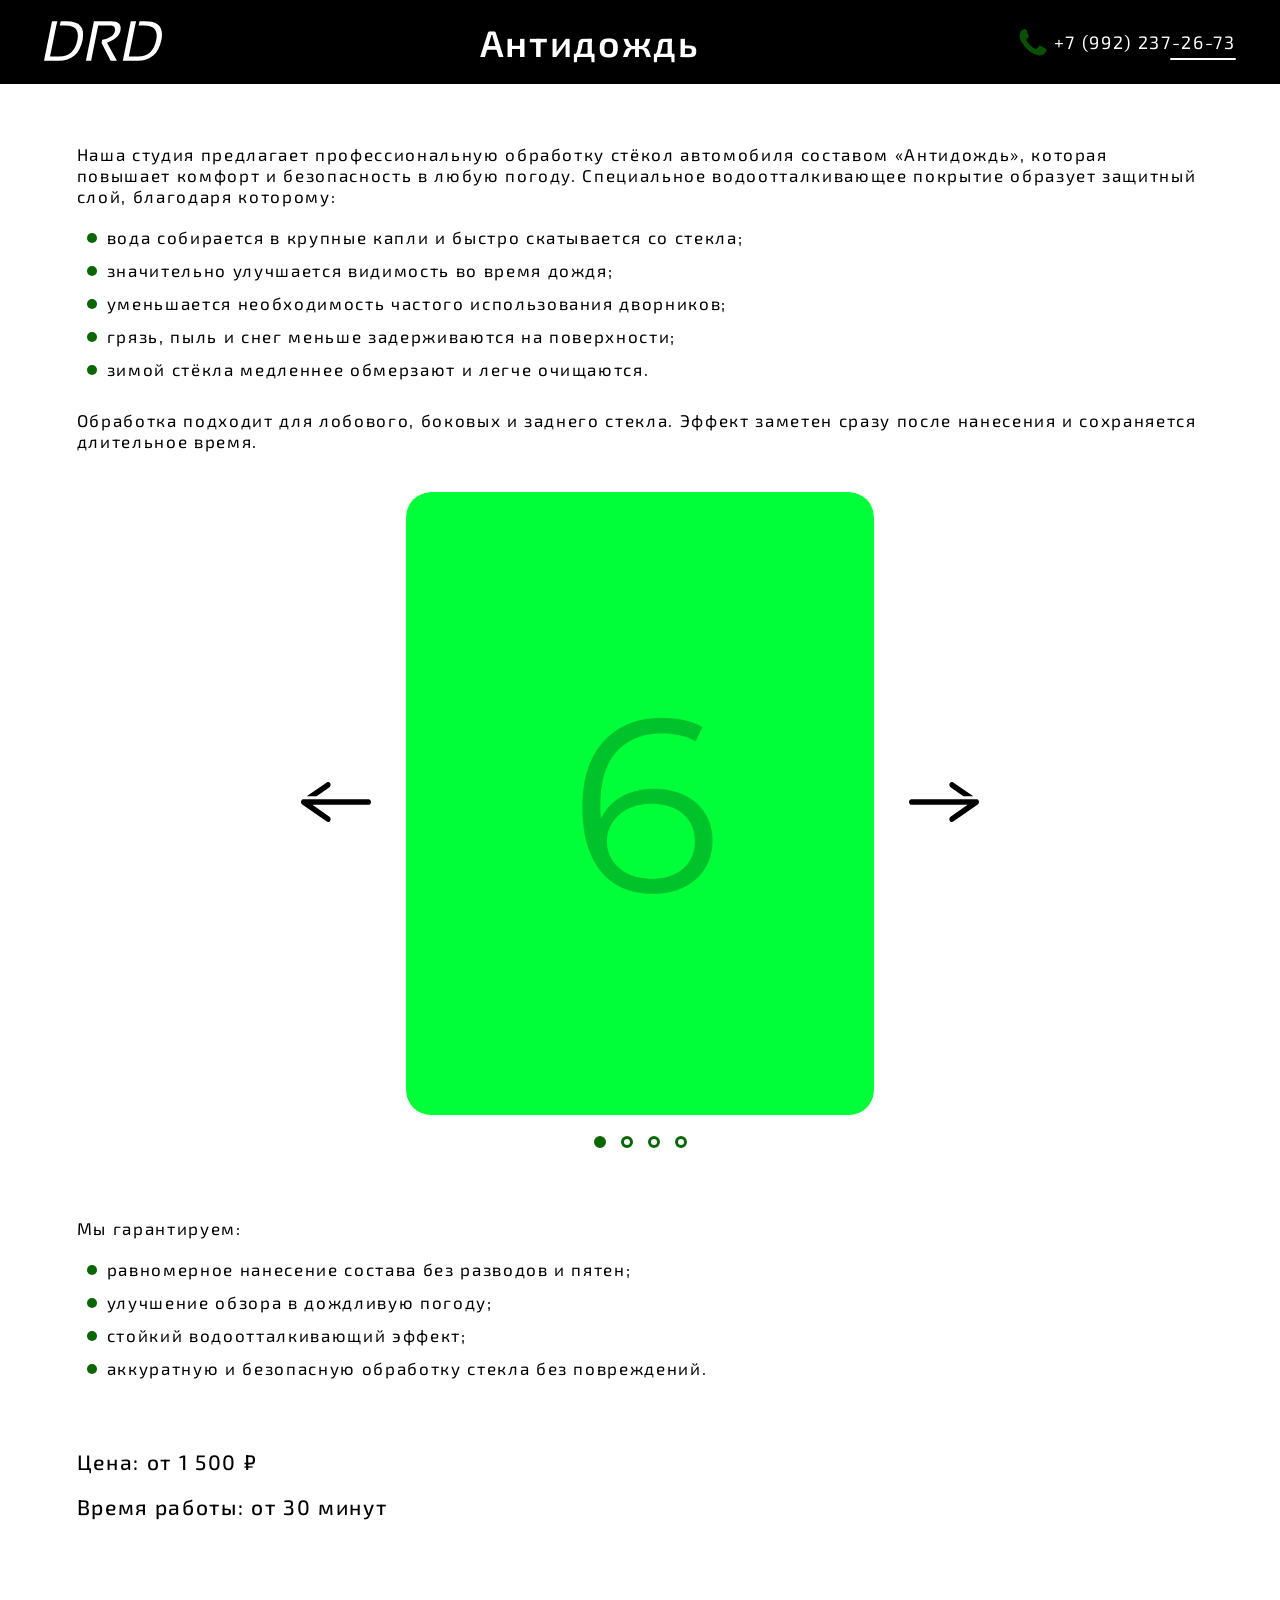
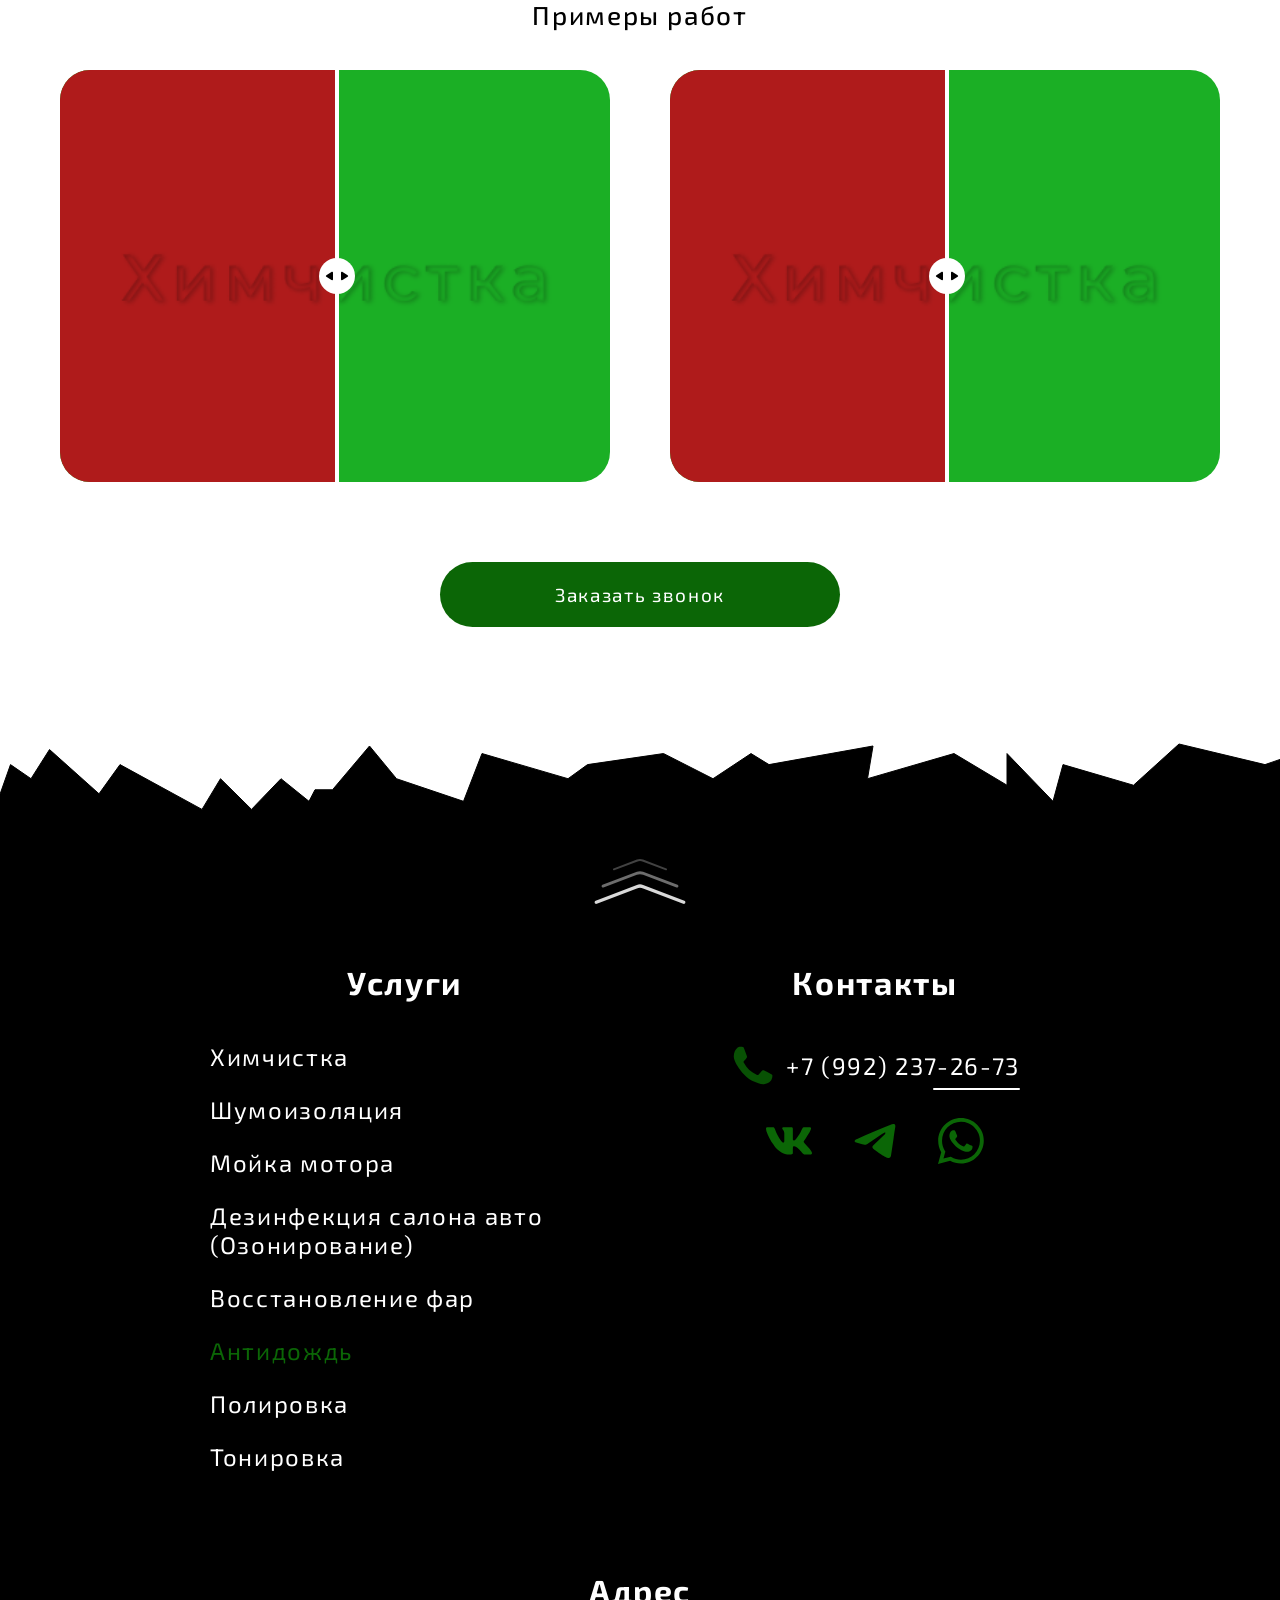
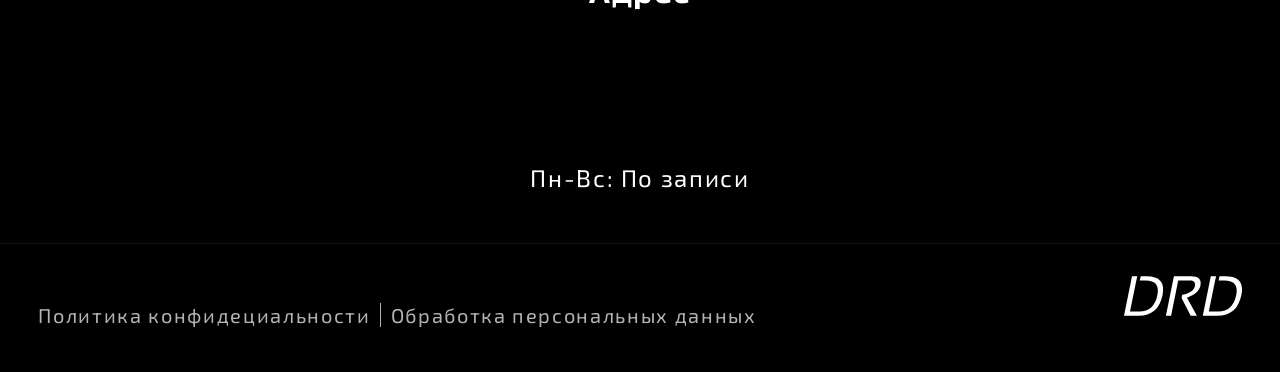
==== commit d0676352: "Add files via upload" ====
--- a/service-pages/antiRain.html
+++ b/service-pages/antiRain.html
@@ -174,15 +174,15 @@
                                     <div class="servises-footer block-in-footer">
                                           <h2 data-js-hidden-element>Услуги</h2>
                                           <ul>
-                                                <li><a href="./service-pages/dryCleaning.html" data-js-hidden-element>Химчистка</a></li>
-                                                <li><a href="./service-pages/noiseInsulation.html" data-js-hidden-element>Шумоизоляция</a></li>
-                                                <li><a href="./service-pages/motorWashing.html" data-js-hidden-element>Мойка мотора</a></li>
-                                                <li><a href="./service-pages/ozonation.html" data-js-hidden-element>Дезинфекция салона авто 
+                                                <li><a href="./dryCleaning.html" data-js-hidden-element>Химчистка</a></li>
+                                                <li><a href="./noiseInsulation.html" data-js-hidden-element>Шумоизоляция</a></li>
+                                                <li><a href="./motorWashing.html" data-js-hidden-element>Мойка мотора</a></li>
+                                                <li><a href="./ozonation.html" data-js-hidden-element>Дезинфекция салона авто 
                                                       <br><span>(Озонирование)</span></a></li>
-                                                <li><a href="./service-pages/headlightRestoration.html" data-js-hidden-element>Восстановление фар</a></li>
-                                                <li><a href="./service-pages/antiRain.html" data-js-hidden-element>Антидождь</a></li>
-                                                <li><a href="./service-pages/polishing.html" data-js-hidden-element>Полировка</a></li>
-                                                <li><a href="./service-pages/tinting.html" data-js-hidden-element>Тонировка</a></li>
+                                                <li><a href="./headlightRestoration.html" data-js-hidden-element>Восстановление фар</a></li>
+                                                <li><a href="./antiRain.html" style="color: var(--add-color); pointer-events: none" data-js-hidden-element>Антидождь</a></li>
+                                                <li><a href="./polishing.html" data-js-hidden-element>Полировка</a></li>
+                                                <li><a href="./tinting.html" data-js-hidden-element>Тонировка</a></li>
 
                                           </ul>
                                     </div>
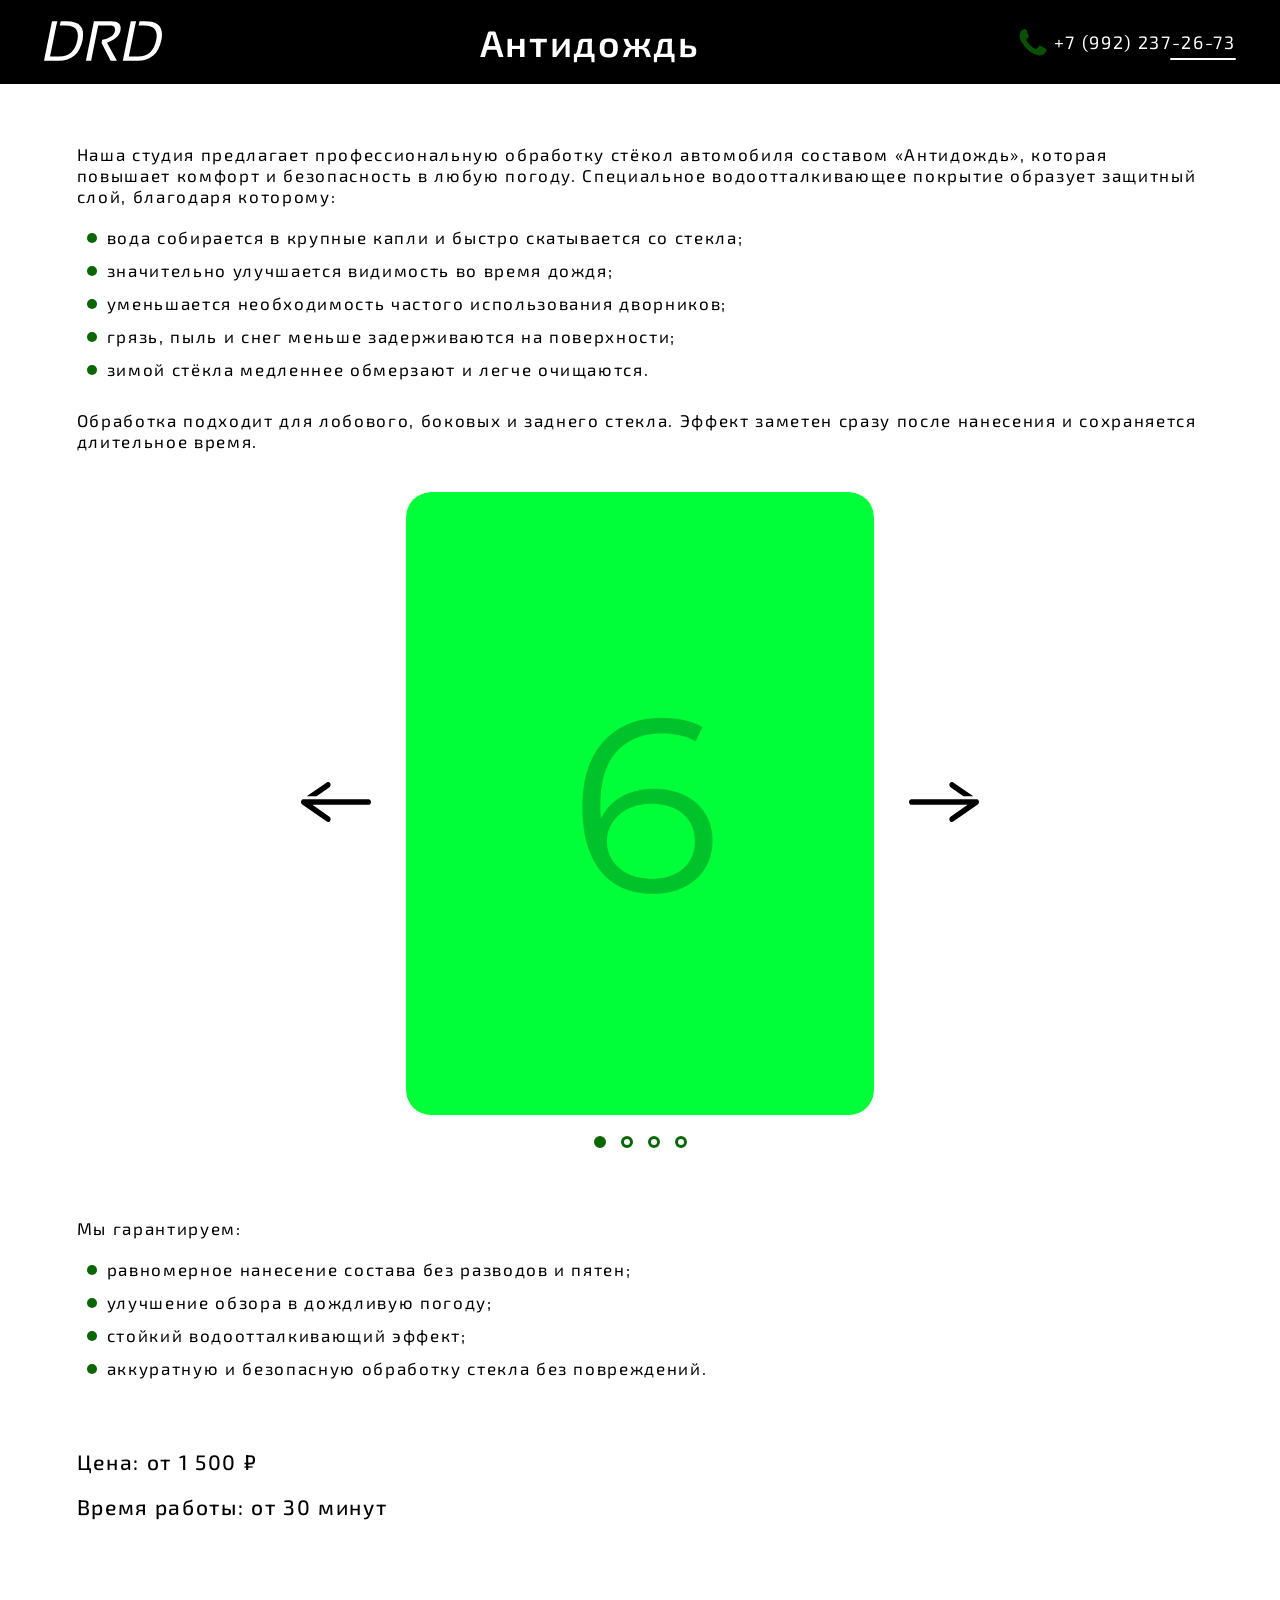
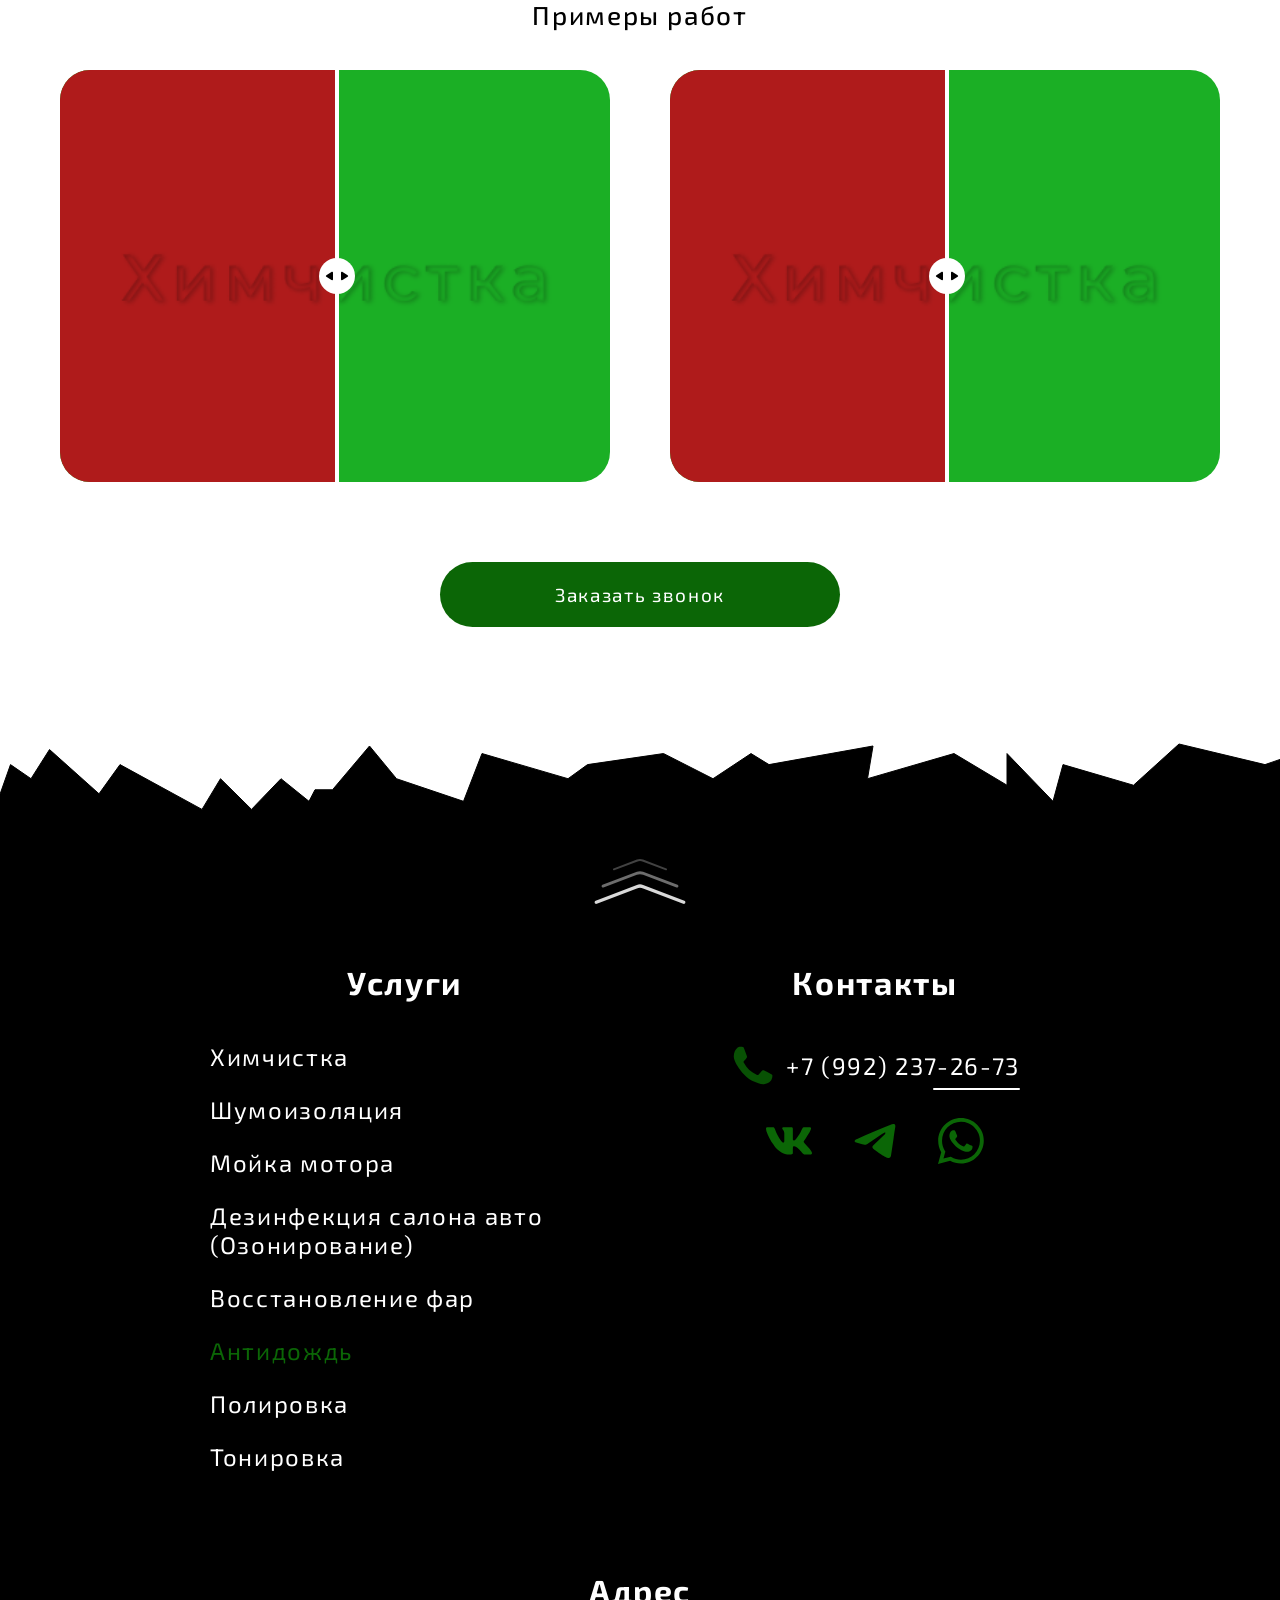
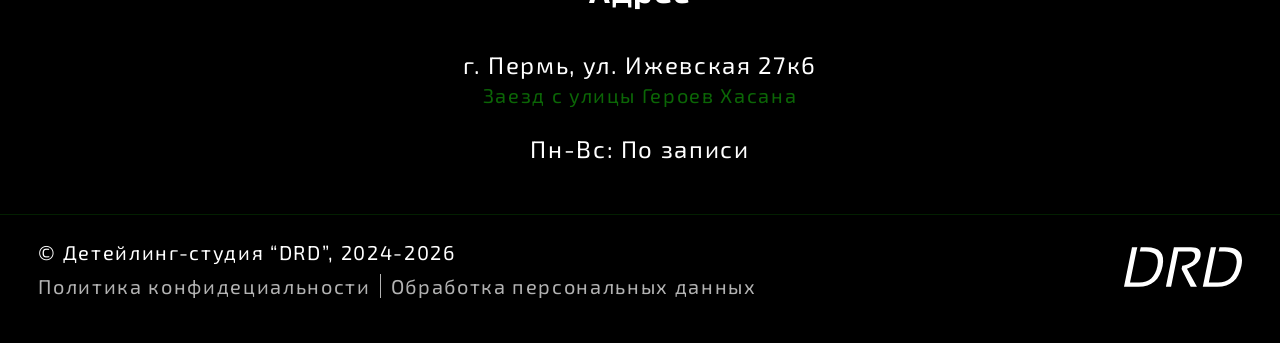
==== commit 190acdac: "Add files via upload" ====
--- a/service-pages/antiRain.html
+++ b/service-pages/antiRain.html
@@ -242,8 +242,8 @@
                   
                                     <div class="address-footer block-in-footer">
                                           <h2 data-js-hidden-element>Адрес</h2>
-                                          <p> data-js-hidden-elementг. Пермь, ул. Ижевская 27к6
-                                                <br><span>Заезд с улицы Героев Хасана</span></p>
+                                          <p data-js-hidden-element>г. Пермь, ул. Ижевская 27к6
+                                                <br><span data-js-hidden-element>Заезд с улицы Героев Хасана</span></p>
                                           <p data-js-hidden-element>Пн-Вс: По записи</p>
                                     </div>
                               </div>
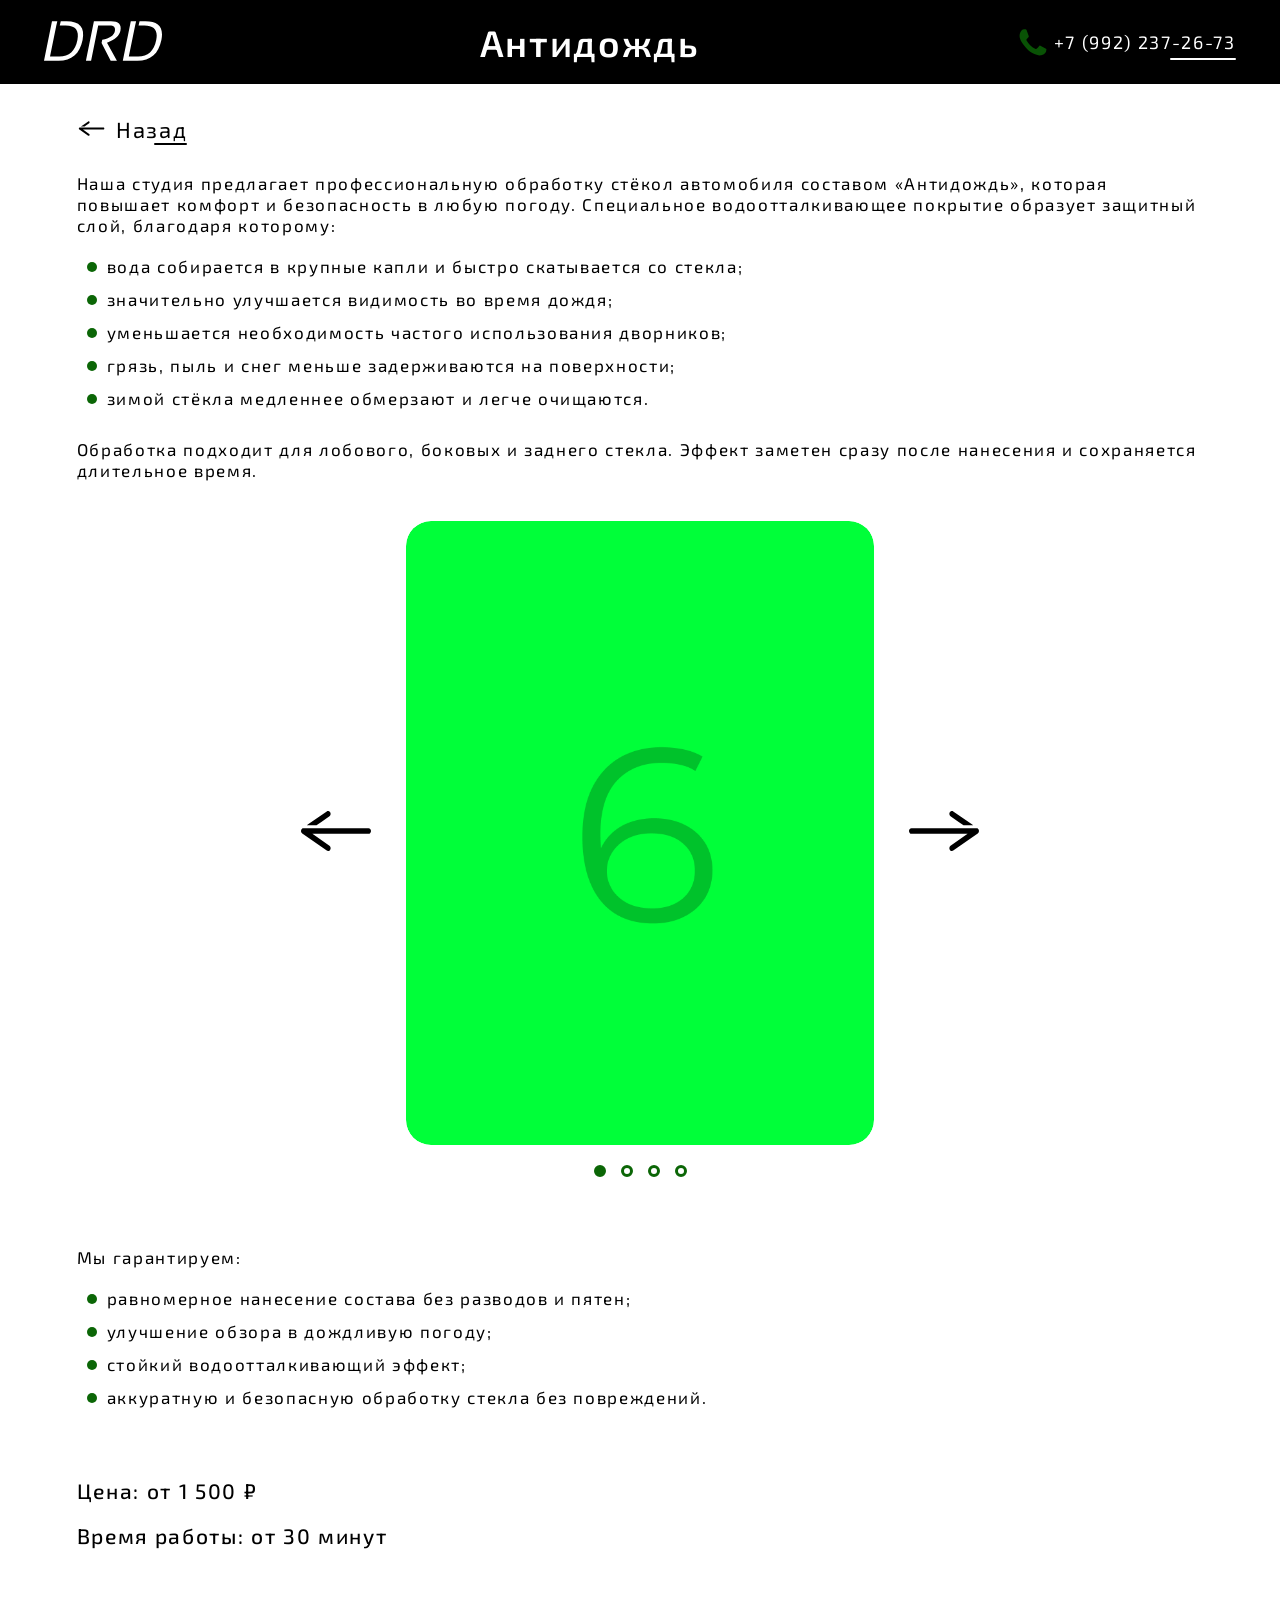
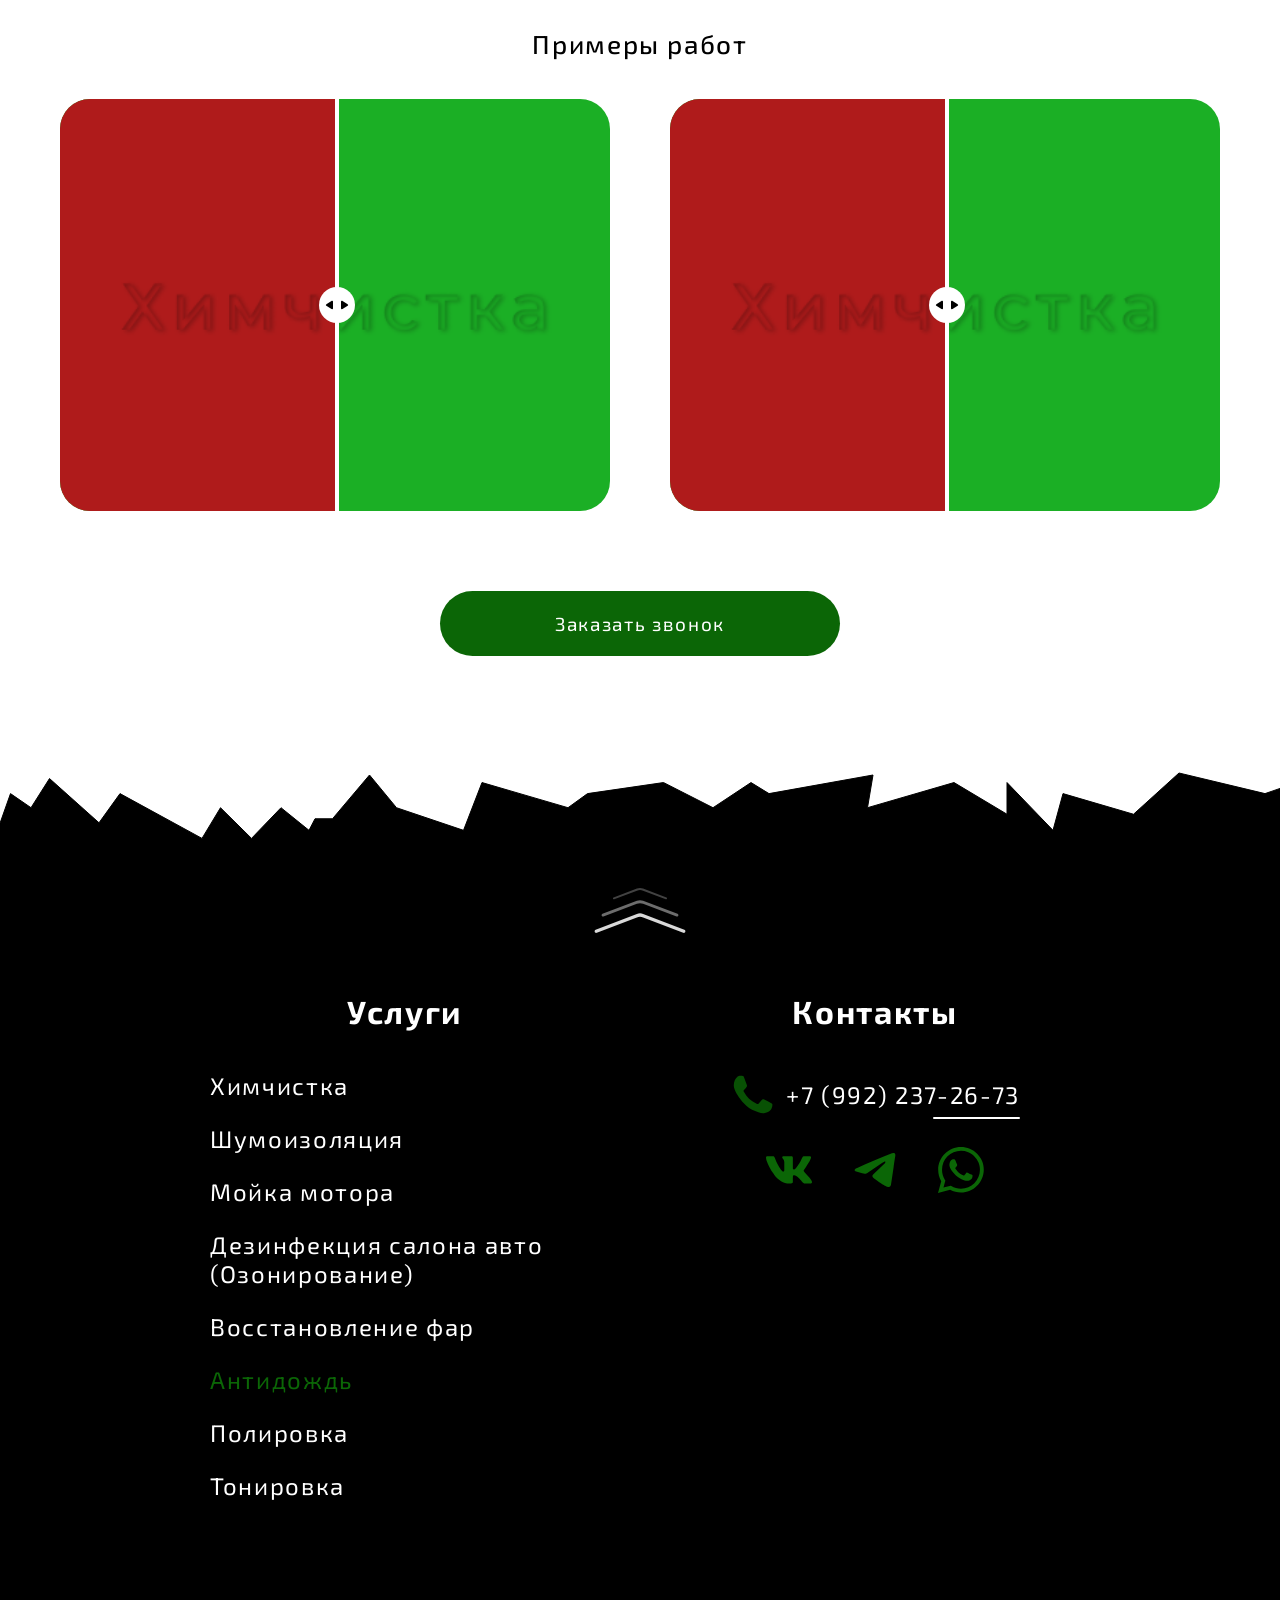
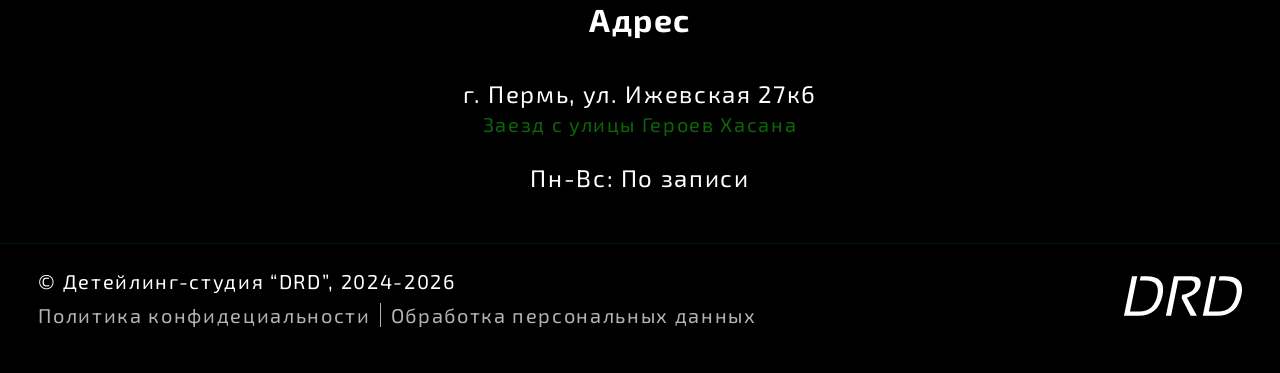
==== commit 98a5e6e2: "Add files via upload" ====
--- a/service-pages/antiRain.html
+++ b/service-pages/antiRain.html
@@ -54,6 +54,16 @@
 
                   <section class="info-servise-block">
                         <div class="info-servise-container">
+
+
+                              <a href="../index.html" class="back-page-button" data-js-back-page-button data-js-hidden-element>
+                                    <svg width="1.35em" height="1.35em" viewBox="0 0 80 80" fill="none" xmlns="http://www.w3.org/2000/svg">
+                                          <path d="M5.97675 42.2956C4.67442 41.148 4.67442 38.8529 5.97675 37.7053L6.62775 37.131L72.5581 37.131C73.9066 37.1311 74.9999 38.4156 75 40C75 41.5845 73.9067 42.8689 72.5581 42.869L16.3952 42.869L33.47 54.7234C34.004 55.0942 34.3945 55.694 34.5606 56.3961C34.9576 58.0754 33.9755 59.771 32.5002 59.9534L32.2554 59.9843C31.7345 60.0487 31.2098 59.9141 30.7587 59.6014L6.62775 42.869L5.97675 42.2956ZM12.8342 32.8274L19.0406 28.5239L30.7587 20.3986C31.2097 20.0859 31.7345 19.9513 32.2554 20.0157L32.5002 20.0466C33.9754 20.229 34.9575 21.9246 34.5606 23.6039C34.3946 24.306 34.0039 24.9058 33.47 25.2766L25.3487 30.9147L20.872 34.0228L20.527 34.2619L10.7651 34.2619L12.8342 32.8274Z"
+                                          fill="var(--dark-text-color)"/>
+                                    </svg>
+
+                                    Назад
+                              </a>
 
                               <p data-js-hidden-element>Наша студия предлагает профессиональную обработку стёкол автомобиля составом «Антидождь», которая повышает комфорт и безопасность в любую погоду. Специальное водоотталкивающее покрытие образует защитный слой, благодаря которому:</p>
                               <ul>
--- a/styles/main-styles.css
+++ b/styles/main-styles.css
@@ -41,8 +41,8 @@
 @import url('./blocks/footer/footer-styles.css');
 
 
-
-
+/* privacy policy */
+@import url('./blocks/main/privacy-policy/privacy-policy.styles.css');
 
 
 /* all */
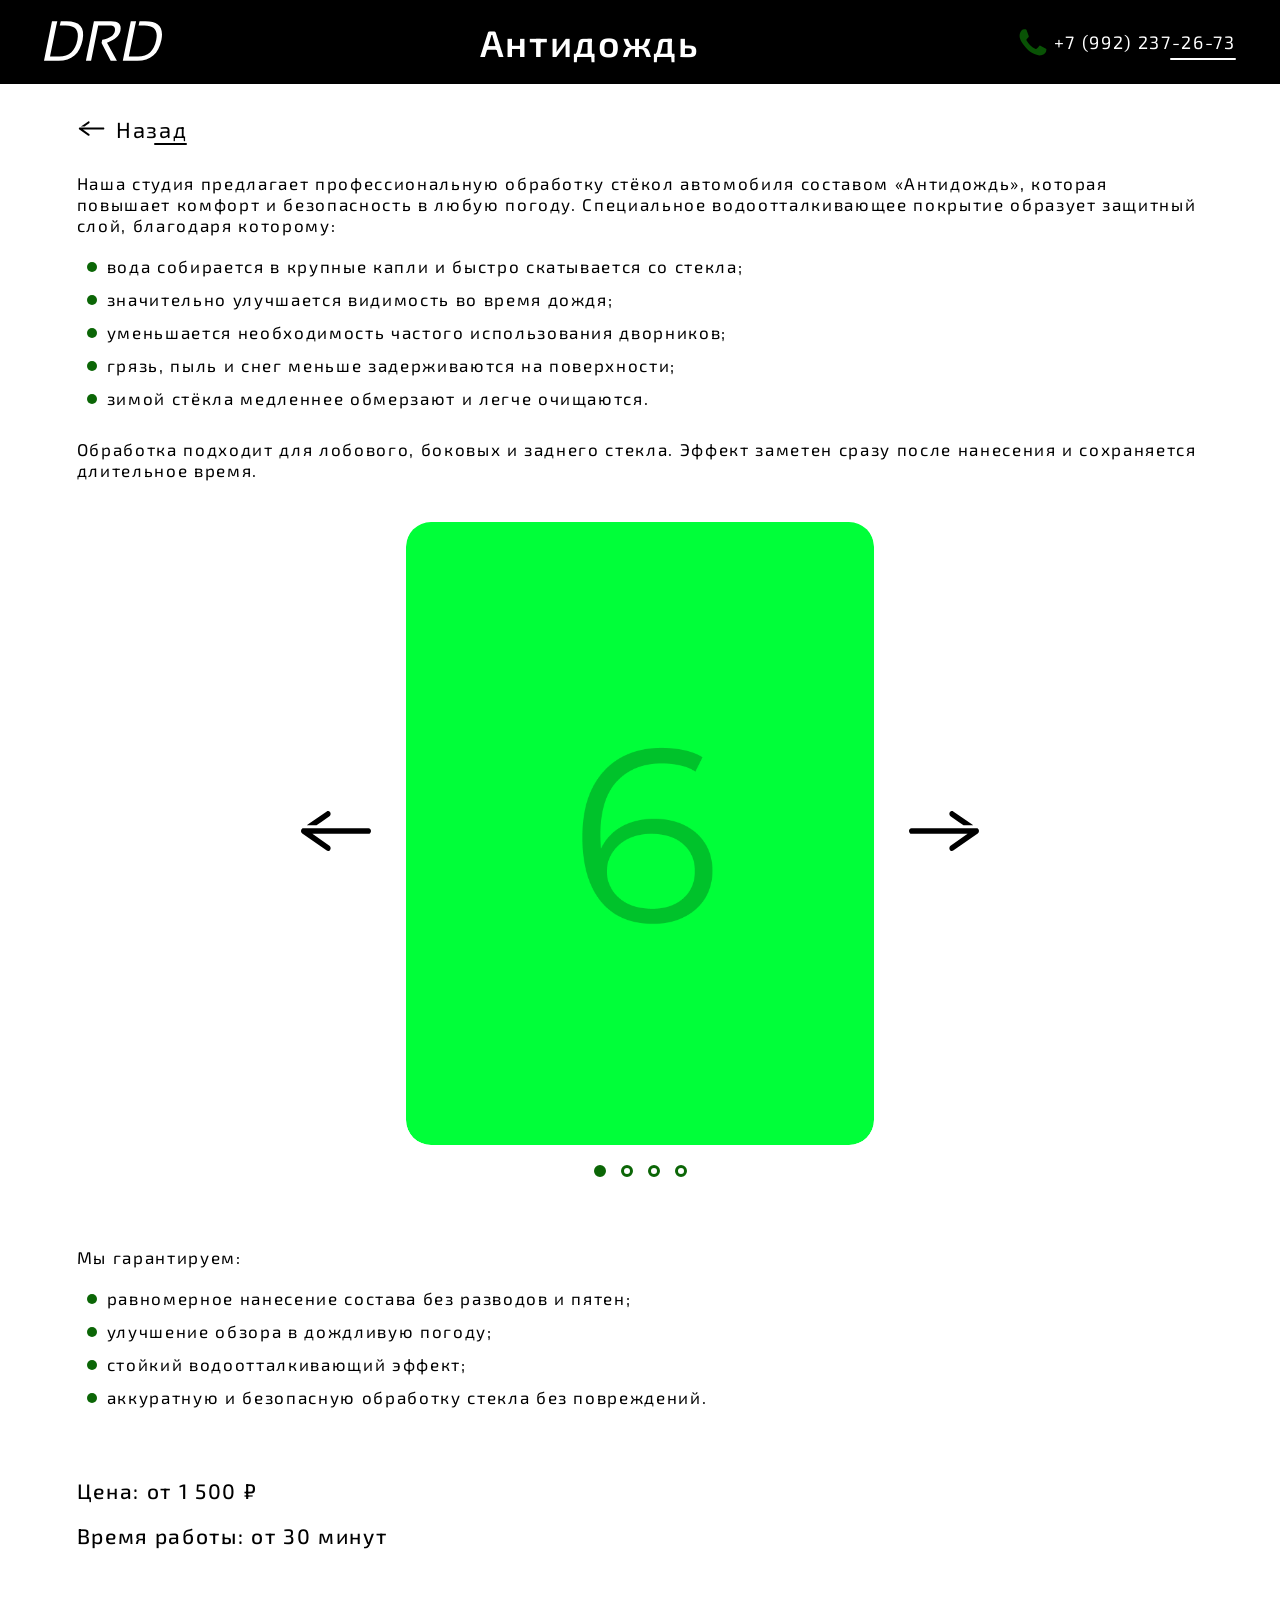
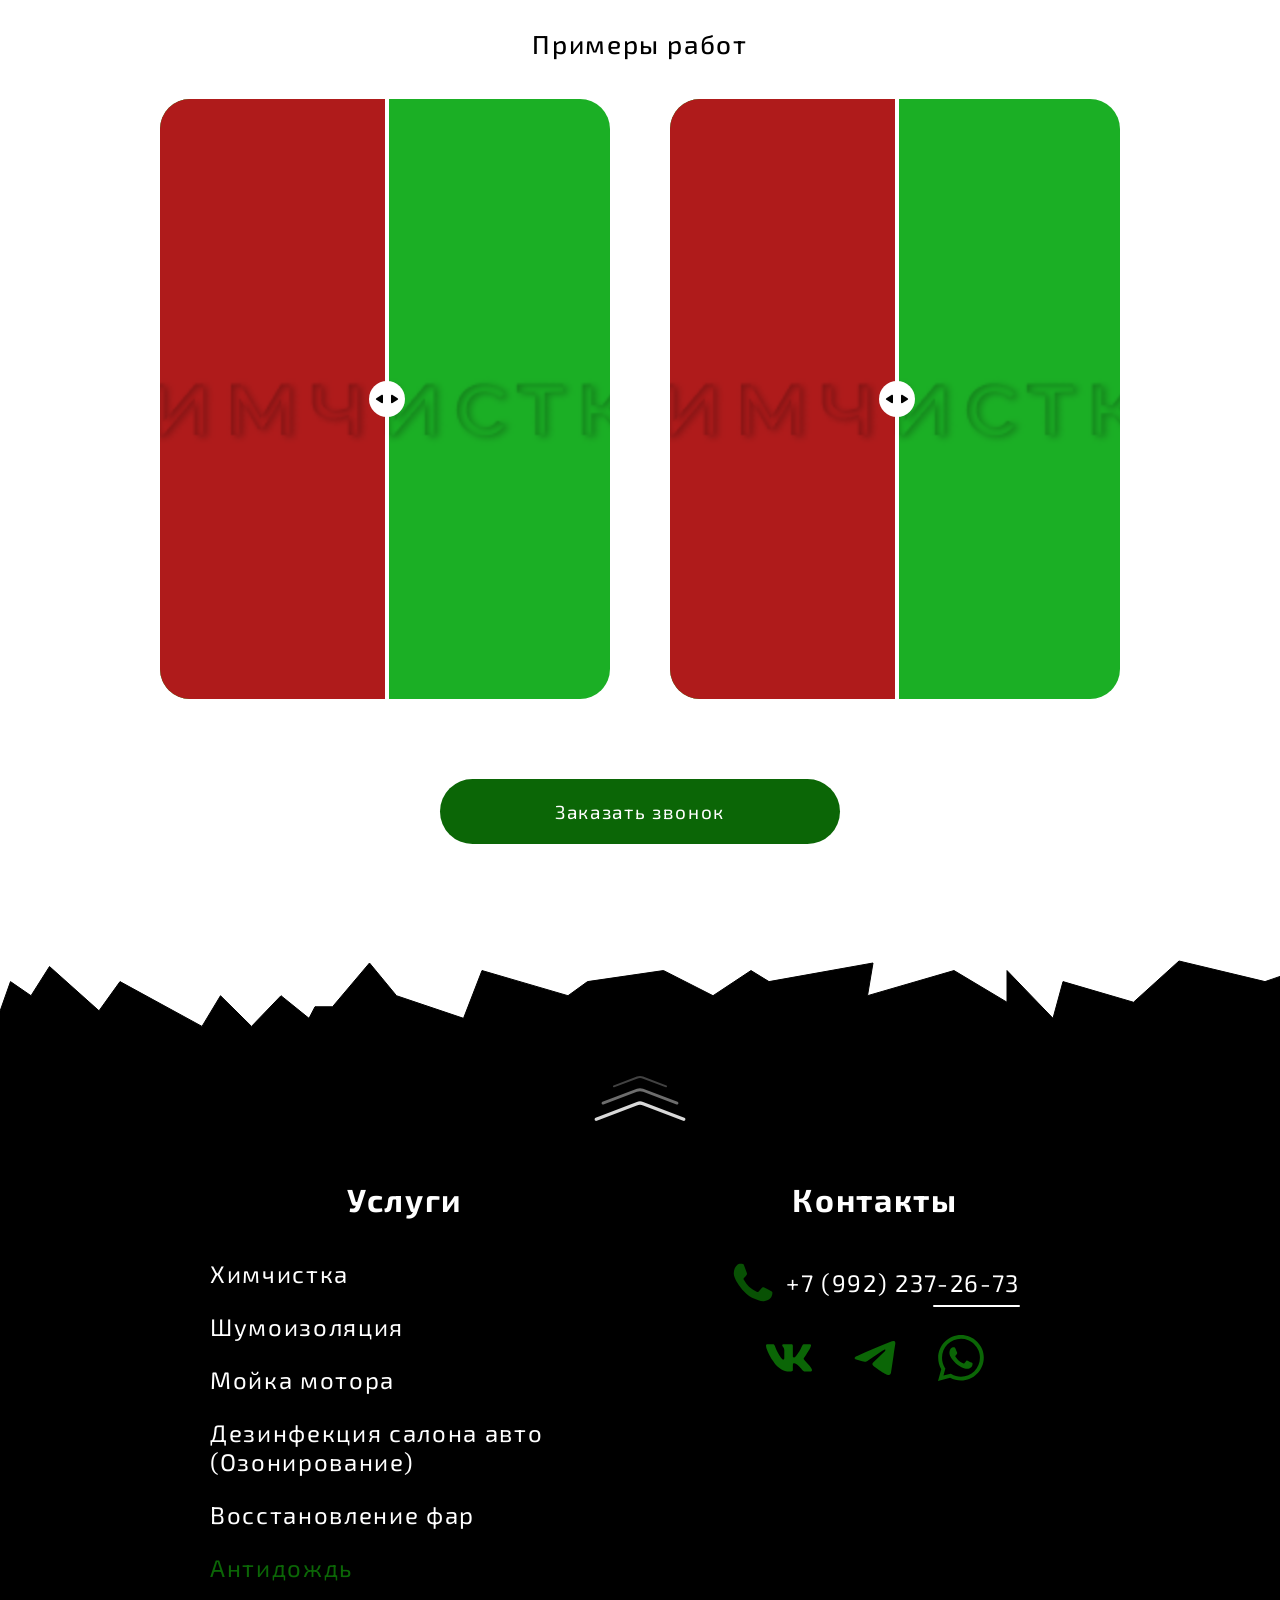
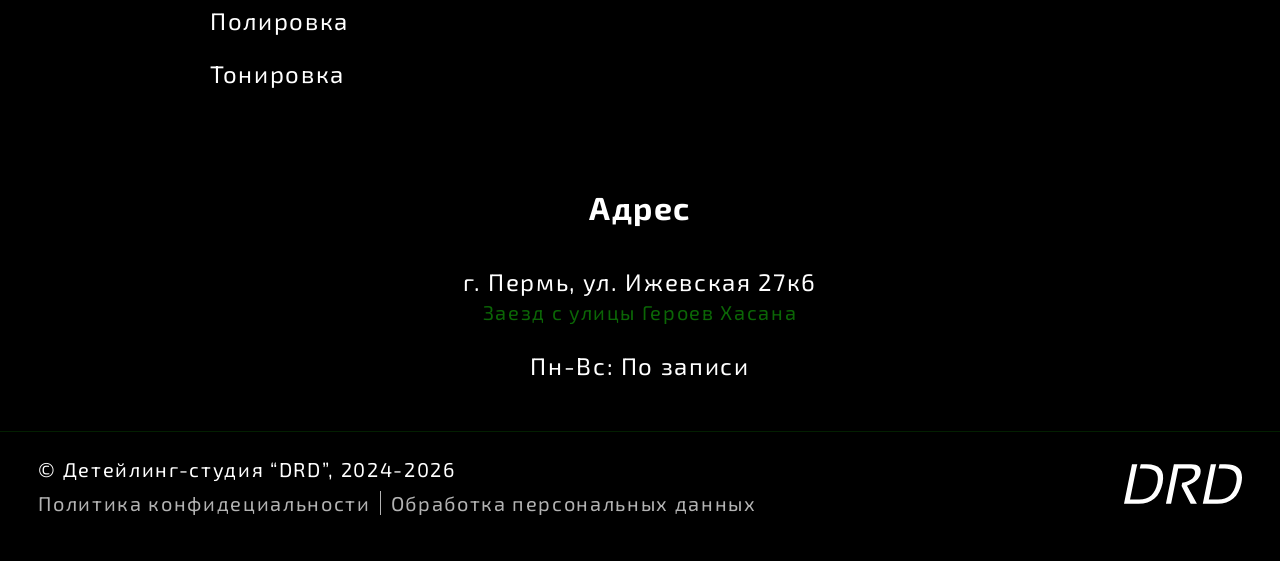
==== commit 75c0978d: "Add files via upload" ====
--- a/service-pages/antiRain.html
+++ b/service-pages/antiRain.html
@@ -87,10 +87,10 @@
                                           <div class="images-block">
                                                 <div class="images-visible-block" data-js-images-block>
                                                       <div class="images-visible-container" data-js-images-container>
-                                                            <img src="../media/images/servises/006anti-rain/photo61.png" alt="Motor washing image" loading="lazy">
-                                                            <img src="../media/images/servises/006anti-rain/photo62.png" alt="Motor washing image" loading="lazy">
-                                                            <img src="../media/images/servises/006anti-rain/photo63.png" alt="Motor washing image" loading="lazy">
-                                                            <img src="../media/images/servises/006anti-rain/photo64.png" alt="Motor washing image" loading="lazy">
+                                                            <img src="../media/images/servises/006anti-rain/photo61.png" alt="Anti-rain" loading="lazy">
+                                                            <img src="../media/images/servises/006anti-rain/photo62.png" alt="Anti-rain" loading="lazy">
+                                                            <img src="../media/images/servises/006anti-rain/photo63.png" alt="Anti-rain" loading="lazy">
+                                                            <img src="../media/images/servises/006anti-rain/photo64.png" alt="Anti-rain" loading="lazy">
                                                       </div>
                                                 </div>
                                           </div>
